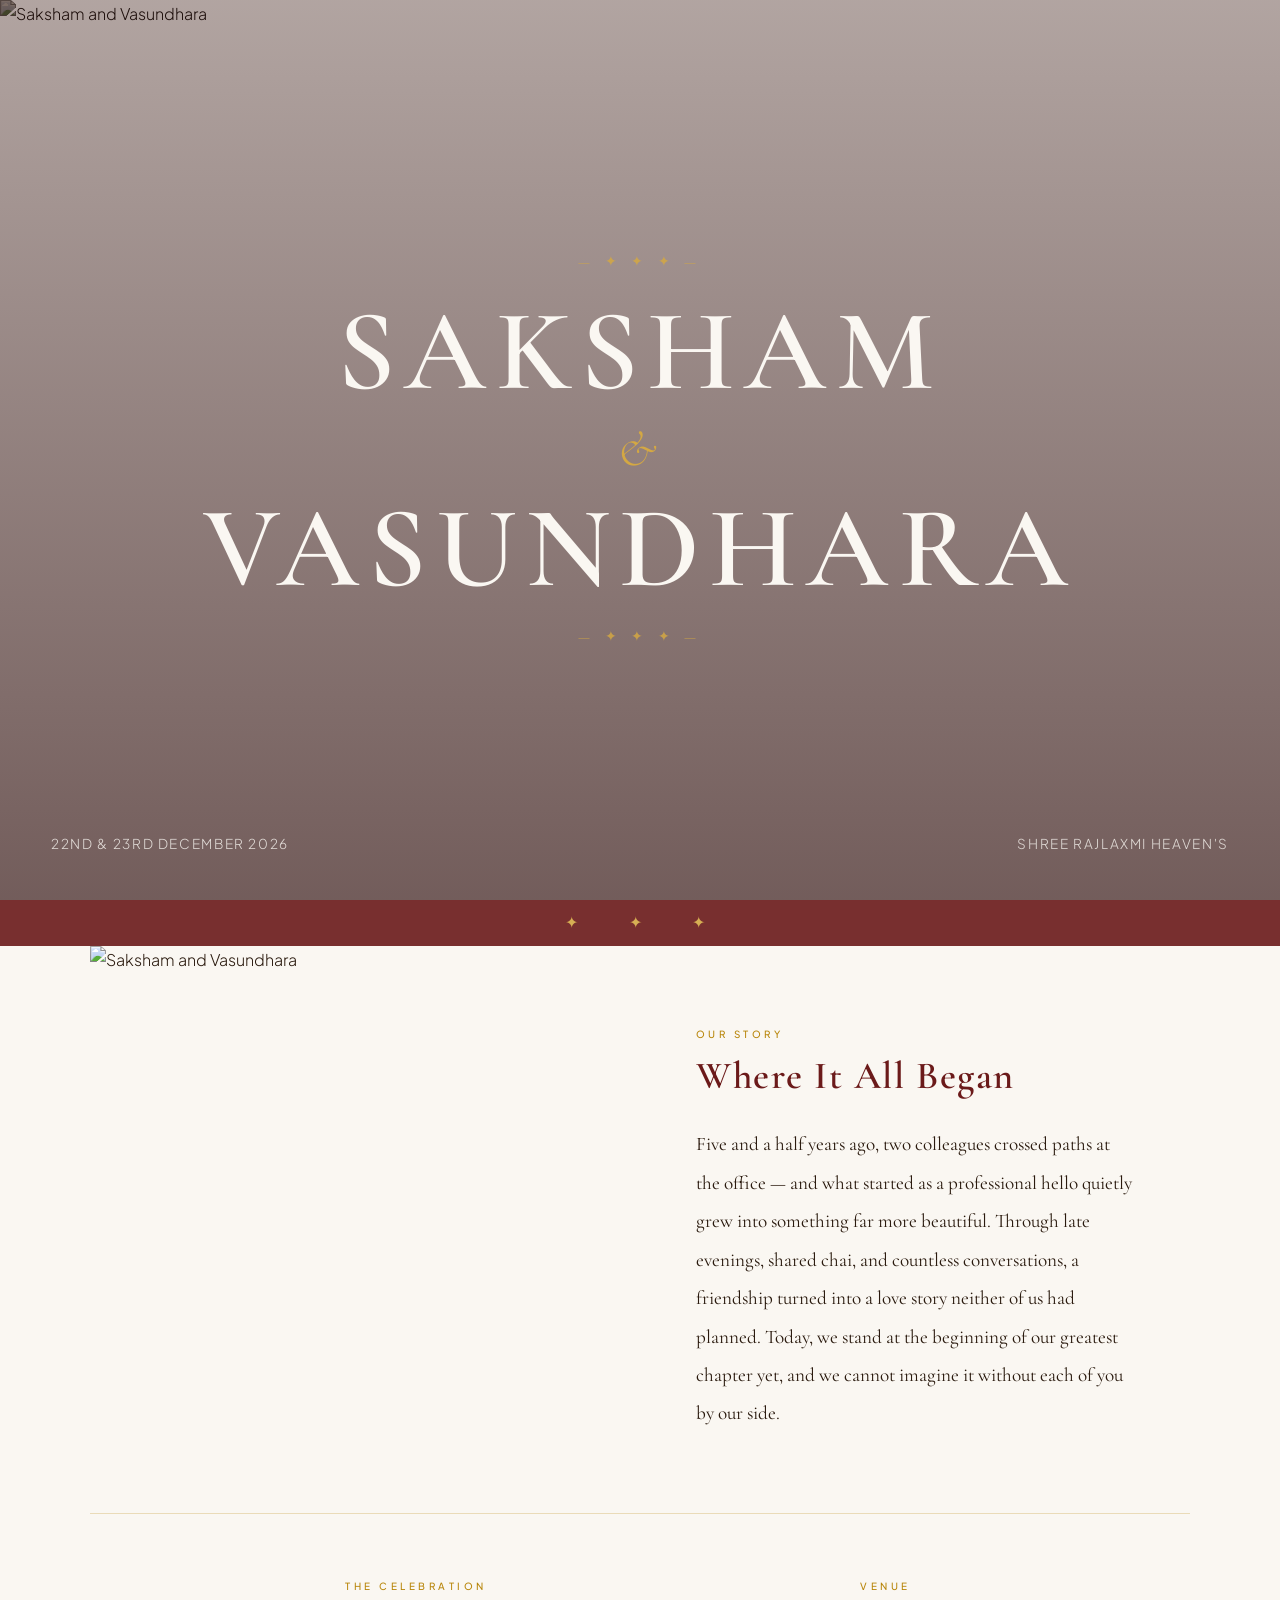
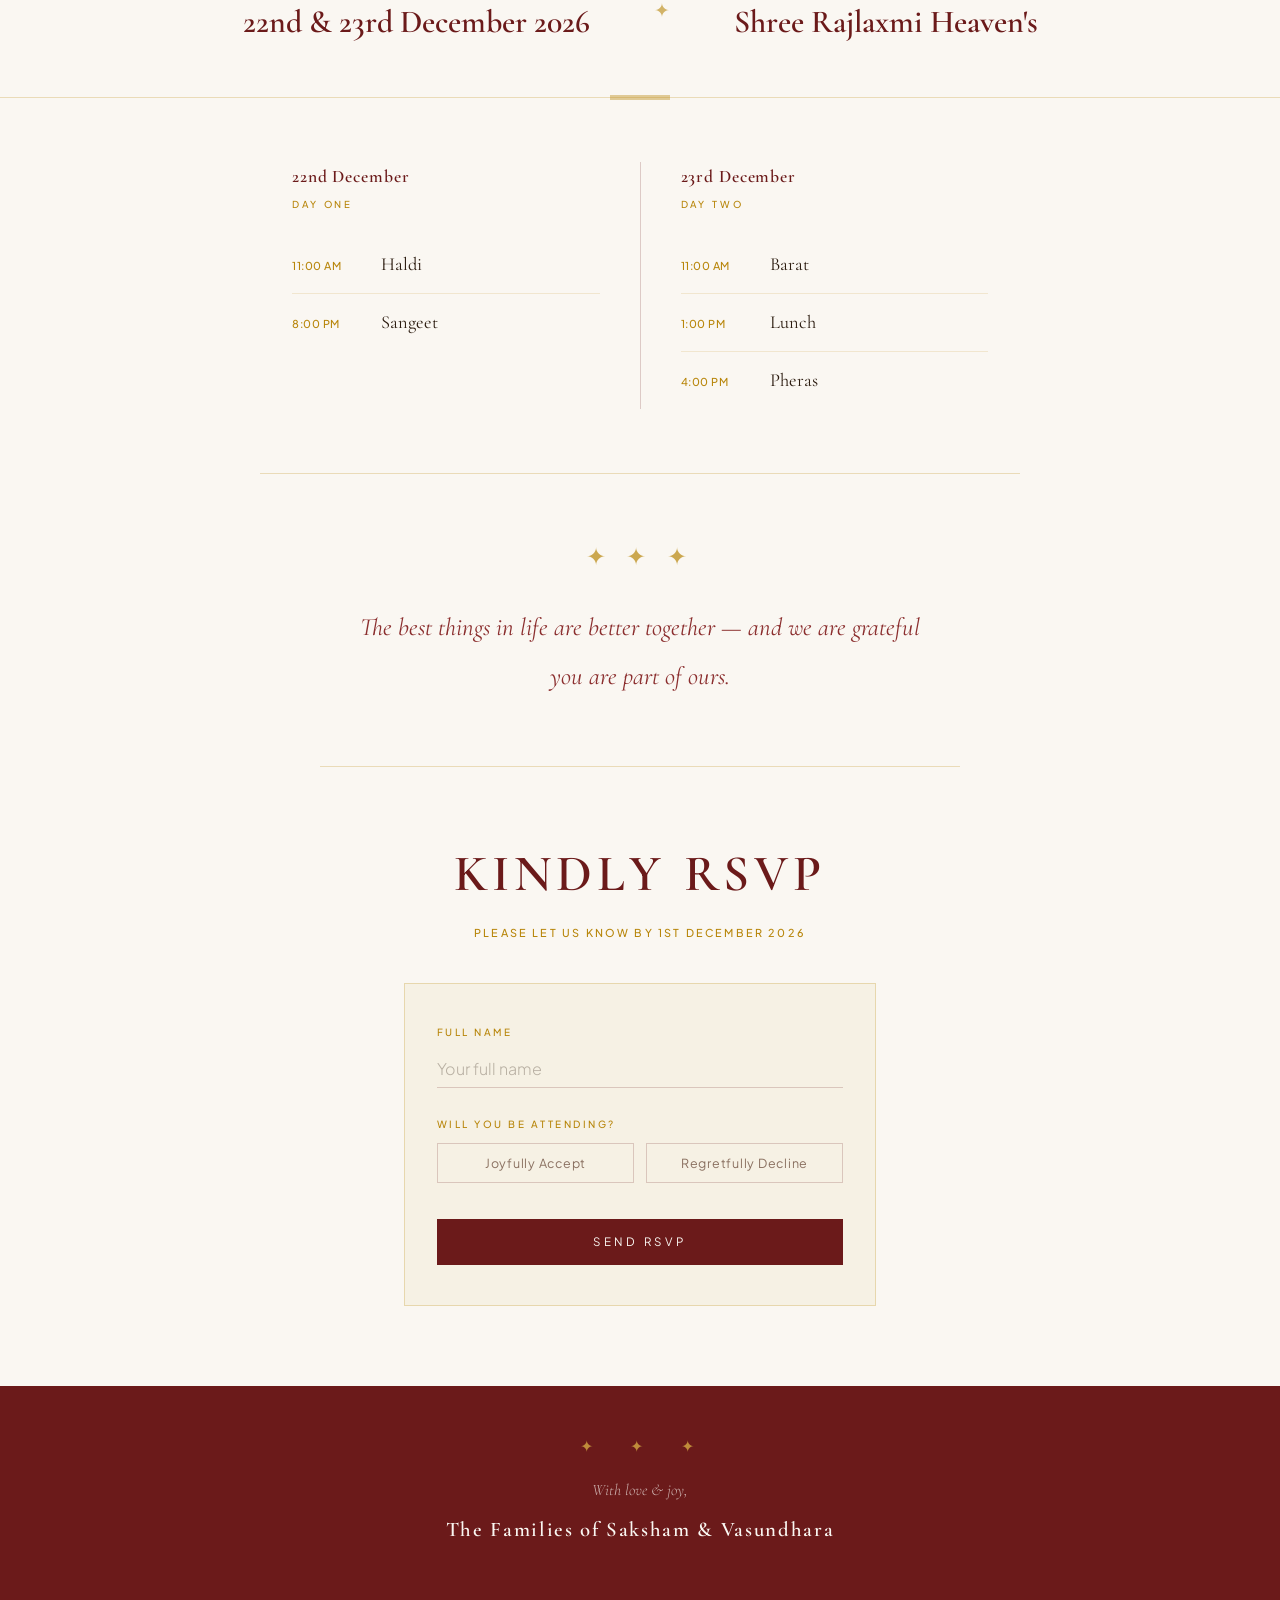
==== index.html @ 1cfffac0 "feat: our story section to two-column layout (photo left, text right)" ====
<!DOCTYPE html>
<html lang="en">
<head>
  <meta charset="UTF-8" />
  <meta name="viewport" content="width=device-width, initial-scale=1.0" />
  <title>Save the Date — Saksham & Vasundhara</title>
  <link rel="preconnect" href="https://fonts.googleapis.com" />
  <link rel="preconnect" href="https://fonts.gstatic.com" crossorigin />
  <link href="https://fonts.googleapis.com/css2?family=Cormorant+Garamond:ital,wght@0,300;0,400;0,600;1,300;1,400&family=Plus+Jakarta+Sans:wght@300;400;500&display=swap" rel="stylesheet" />
  <style>
    :root {
      --bg:           #faf7f2;
      --bg-deep:      #f3ede3;
      --maroon:       #6b1a1a;
      --maroon-light: #8b2e2e;
      --gold:         #b8860b;
      --gold-light:   #d4a843;
      --text:         #2a1a0e;
      --text-muted:   #8a7060;
      --border:       rgba(184,134,11,0.25);
      --border-dark:  rgba(107,26,26,0.2);
      --card-bg:      rgba(184,134,11,0.06);
      --error:        #b94040;
      --font-serif:   'Cormorant Garamond', Georgia, serif;
      --font-sans:    'Plus Jakarta Sans', Arial, sans-serif;
    }

    *, *::before, *::after { box-sizing: border-box; margin: 0; padding: 0; }
    html { scroll-behavior: smooth; }

    body {
      background-color: var(--bg);
      color: var(--text);
      font-family: var(--font-sans);
      font-weight: 300;
      line-height: 1.7;
    }

    /* ── HERO ── */
    .hero {
      position: relative;
      width: 100%;
      height: 100vh;
      min-height: 560px;
      overflow: hidden;
    }
    .hero__img {
      width: 100%;
      height: 100%;
      object-fit: cover;
      object-position: center top;
      filter: grayscale(0.3) brightness(0.6) sepia(0.3);
    }
    .hero__overlay {
      position: absolute;
      inset: 0;
      background: linear-gradient(to bottom, rgba(42,10,10,0.35) 0%, rgba(42,10,10,0.65) 100%);
    }
    .hero__names {
      position: absolute;
      top: 50%;
      transform: translateY(-50%);
      left: 4%;
      right: 4%;
      text-align: center;
    }
    /* Decorative top line */
    .hero__names::before {
      content: '— ✦ ✦ ✦ —';
      display: block;
      font-family: var(--font-serif);
      font-size: 0.9rem;
      color: var(--gold-light);
      letter-spacing: 0.4em;
      margin-bottom: 1.2rem;
      opacity: 0.85;
    }
    .hero__names::after {
      content: '— ✦ ✦ ✦ —';
      display: block;
      font-family: var(--font-serif);
      font-size: 0.9rem;
      color: var(--gold-light);
      letter-spacing: 0.4em;
      margin-top: 1.2rem;
      opacity: 0.85;
    }
    .hero__name {
      font-family: var(--font-serif);
      font-size: clamp(3.5rem, 9vw, 9rem);
      font-weight: 600;
      color: #faf7f2;
      letter-spacing: 0.08em;
      line-height: 1;
      text-transform: uppercase;
    }
    .hero__amp {
      font-family: var(--font-serif);
      font-size: clamp(1.8rem, 4vw, 3.5rem);
      font-style: italic;
      font-weight: 300;
      color: var(--gold-light);
      line-height: 1.6;
      letter-spacing: 0.1em;
    }
    .hero__bottom {
      position: absolute;
      bottom: 5%;
      left: 4%;
      right: 4%;
      display: flex;
      justify-content: space-between;
      align-items: flex-end;
    }
    .hero__date, .hero__tag {
      font-family: var(--font-sans);
      font-size: clamp(0.7rem, 1.4vw, 0.85rem);
      font-weight: 300;
      color: rgba(250,247,242,0.8);
      letter-spacing: 0.12em;
      text-transform: uppercase;
    }

    /* ── ORNAMENTAL BORDER BAND ── */
    .ornament-band {
      background: var(--maroon);
      padding: 0.6rem 0;
      text-align: center;
      font-family: var(--font-serif);
      font-size: 1rem;
      color: var(--gold-light);
      letter-spacing: 0.6em;
      opacity: 0.9;
    }

    /* ── CONTENT AREA ── */
    .content { background: var(--bg); }

    /* ── OUR STORY ── */
    .story {
      display: grid;
      grid-template-columns: 1fr 1fr;
      max-width: 1100px;
      margin: 0 auto;
      border-bottom: 1px solid var(--border);
    }
    .story__photo {
      position: relative;
      overflow: hidden;
      min-height: 500px;
    }
    .story__img {
      width: 100%;
      height: 100%;
      object-fit: cover;
      object-position: center top;
      display: block;
    }
    .story__content {
      padding: 5rem 3.5rem;
      display: flex;
      flex-direction: column;
      justify-content: center;
    }
    .story__label {
      display: block;
      font-size: 0.62rem;
      font-weight: 500;
      letter-spacing: 0.35em;
      text-transform: uppercase;
      color: var(--gold);
      margin-bottom: 0.75rem;
    }
    .story__heading {
      font-family: var(--font-serif);
      font-size: clamp(2rem, 3vw, 2.75rem);
      font-weight: 600;
      color: var(--maroon);
      letter-spacing: 0.04em;
      margin-bottom: 1.75rem;
      line-height: 1.1;
    }
    .story__text {
      font-family: var(--font-serif);
      font-size: clamp(1.05rem, 1.5vw, 1.2rem);
      font-weight: 400;
      color: var(--text);
      line-height: 2;
    }
    @media (max-width: 768px) {
      .story {
        grid-template-columns: 1fr;
      }
      .story__photo {
        min-height: 300px;
      }
      .story__content {
        padding: 3rem 1.75rem;
      }
    }

    /* ── DETAILS ── */
    .details {
      display: flex;
      flex-direction: row;
      align-items: center;
      justify-content: center;
      gap: 4rem;
      padding: 4rem 2rem 3.5rem;
      border-bottom: 1px solid var(--border);
      position: relative;
    }
    .details::before {
      content: '';
      position: absolute;
      bottom: -3px;
      left: 50%;
      transform: translateX(-50%);
      width: 60px;
      height: 5px;
      background: var(--gold);
      opacity: 0.4;
    }
    .details__item { text-align: center; flex-shrink: 0; }
    .details__label {
      font-size: 0.62rem;
      letter-spacing: 0.35em;
      text-transform: uppercase;
      color: var(--gold);
      margin-bottom: 0.5rem;
      font-weight: 500;
    }
    .details__value {
      font-family: var(--font-serif);
      font-size: clamp(1.3rem, 3vw, 2rem);
      color: var(--maroon);
      font-weight: 600;
      line-height: 1.2;
    }
    .details__divider {
      color: var(--gold);
      font-size: 1.2rem;
      opacity: 0.6;
    }

    /* ── SCHEDULE ── */
    .schedule {
      display: flex;
      gap: 0;
      max-width: 760px;
      margin: 0 auto;
      padding: 4rem 2rem;
      border-bottom: 1px solid var(--border);
    }
    .schedule__day { flex: 1; padding: 0 2.5rem; }
    .schedule__day:first-child {
      padding-left: 0;
      border-right: 1px solid var(--border-dark);
    }
    .schedule__day:last-child { padding-right: 0; }
    .schedule__date {
      font-family: var(--font-serif);
      font-size: 1.1rem;
      font-weight: 600;
      letter-spacing: 0.05em;
      color: var(--maroon);
      margin-bottom: 0.25rem;
    }
    .schedule__date-sub {
      font-size: 0.6rem;
      letter-spacing: 0.3em;
      text-transform: uppercase;
      color: var(--gold);
      font-weight: 500;
      margin-bottom: 1.5rem;
      display: block;
    }
    .schedule__list { list-style: none; }
    .schedule__item {
      display: flex;
      align-items: baseline;
      gap: 1.5rem;
      padding: 0.8rem 0;
      border-bottom: 1px solid rgba(184,134,11,0.15);
    }
    .schedule__item:last-child { border-bottom: none; }
    .schedule__time {
      font-family: var(--font-sans);
      font-size: 0.68rem;
      font-weight: 500;
      letter-spacing: 0.05em;
      color: var(--gold);
      white-space: nowrap;
      min-width: 65px;
    }
    .schedule__event {
      font-family: var(--font-serif);
      font-size: 1.15rem;
      font-weight: 400;
      color: var(--text);
    }

    /* ── QUOTE ── */
    .quote {
      max-width: 640px;
      margin: 0 auto;
      padding: 4rem 2rem;
      text-align: center;
      border-bottom: 1px solid var(--border);
    }
    .quote__ornament {
      font-family: var(--font-serif);
      font-size: 1.5rem;
      color: var(--gold);
      letter-spacing: 0.3em;
      display: block;
      margin-bottom: 1.5rem;
      opacity: 0.7;
    }
    .quote__text {
      font-family: var(--font-serif);
      font-size: clamp(1.15rem, 2.5vw, 1.55rem);
      font-style: italic;
      font-weight: 400;
      color: var(--maroon-light);
      line-height: 2;
    }

    /* ── RSVP ── */
    .rsvp {
      padding: 4rem 1.5rem 5rem;
      max-width: 520px;
      margin: 0 auto;
      text-align: center;
    }
    .rsvp__heading {
      font-family: var(--font-serif);
      font-size: clamp(2rem, 5vw, 3.2rem);
      font-weight: 600;
      color: var(--maroon);
      letter-spacing: 0.1em;
      text-transform: uppercase;
      margin-bottom: 0.4rem;
    }
    .rsvp__sub {
      font-size: 0.68rem;
      letter-spacing: 0.2em;
      text-transform: uppercase;
      color: var(--gold);
      margin-bottom: 2.5rem;
      font-weight: 500;
    }
    .rsvp__form {
      background: var(--card-bg);
      border: 1px solid var(--border);
      padding: 2.5rem 2rem;
      text-align: left;
    }
    .form-group { margin-bottom: 1.75rem; }
    .form-label {
      display: block;
      font-size: 0.62rem;
      letter-spacing: 0.25em;
      text-transform: uppercase;
      color: var(--gold);
      margin-bottom: 0.6rem;
      font-weight: 500;
    }
    .form-input {
      width: 100%;
      background: transparent;
      border: none;
      border-bottom: 1px solid var(--border-dark);
      color: var(--text);
      font-family: var(--font-sans);
      font-size: 1rem;
      font-weight: 300;
      padding: 0.5rem 0;
      outline: none;
      transition: border-color 0.2s;
      border-radius: 0;
    }
    .form-input:focus { border-bottom-color: var(--gold); }
    .form-input--narrow { width: 100px; }
    .form-input::placeholder { color: rgba(42,26,14,0.3); }

    /* Toggle buttons */
    .toggle-group { display: flex; gap: 0.75rem; }
    .toggle-btn {
      flex: 1;
      padding: 0.7rem 1rem;
      background: transparent;
      border: 1px solid var(--border-dark);
      color: var(--text-muted);
      font-family: var(--font-sans);
      font-size: 0.78rem;
      letter-spacing: 0.06em;
      cursor: pointer;
      transition: all 0.2s;
    }
    .toggle-btn:hover { border-color: var(--maroon); color: var(--maroon); }
    .toggle-btn.active {
      background: var(--maroon);
      border-color: var(--maroon);
      color: var(--bg);
      font-weight: 400;
    }

    /* Errors */
    .form-error {
      display: none;
      font-size: 0.72rem;
      color: var(--error);
      margin-top: 0.4rem;
    }
    .form-error--submit { margin-top: 1rem; text-align: center; }

    /* Success */
    .form-success {
      font-family: var(--font-serif);
      font-size: 1.1rem;
      font-style: italic;
      color: var(--maroon-light);
      text-align: center;
      margin-top: 1.5rem;
      line-height: 1.8;
    }

    /* Submit button */
    .submit-btn {
      width: 100%;
      padding: 0.9rem;
      background: var(--maroon);
      border: 1px solid var(--maroon);
      color: var(--bg);
      font-family: var(--font-sans);
      font-size: 0.72rem;
      letter-spacing: 0.3em;
      text-transform: uppercase;
      cursor: pointer;
      transition: all 0.25s;
      margin-top: 0.5rem;
    }
    .submit-btn:hover { background: transparent; color: var(--maroon); }
    .submit-btn:disabled { opacity: 0.4; cursor: not-allowed; }

    /* ── FOOTER ── */
    .footer {
      background: var(--maroon);
      display: flex;
      flex-direction: column;
      align-items: center;
      padding: 3rem 1.5rem 3.5rem;
      gap: 0.5rem;
      text-align: center;
    }
    .footer__ornament {
      font-family: var(--font-serif);
      font-size: 1rem;
      color: var(--gold-light);
      letter-spacing: 0.4em;
      margin-bottom: 0.5rem;
      opacity: 0.8;
    }
    .footer__text {
      font-family: var(--font-serif);
      font-style: italic;
      font-size: 1rem;
      color: rgba(250,247,242,0.7);
    }
    .footer__family {
      font-family: var(--font-serif);
      font-size: 1.3rem;
      font-weight: 600;
      color: #faf7f2;
      letter-spacing: 0.08em;
    }

    /* ── RESPONSIVE ── */
    @media (max-width: 600px) {
      .hero__name { font-size: clamp(2.8rem, 14vw, 5rem); }
      .details { flex-direction: column; gap: 2rem; padding: 3rem 1.5rem; }
      .details__divider { display: none; }
      .schedule { flex-direction: column; gap: 2.5rem; }
      .schedule__day { padding: 0 !important; border-right: none !important; }
      .schedule__day:first-child { border-bottom: 1px solid var(--border); padding-bottom: 2.5rem !important; }
      .rsvp__form { padding: 1.75rem 1.25rem; }
      .toggle-group { flex-direction: column; }
      .toggle-btn { width: 100%; }
    }
  </style>
</head>
<body>

  <!-- HERO -->
<section class="hero">
  <!-- TODO: Replace src with real couple photo -->
  <img src="https://images.unsplash.com/photo-1519741497674-611481863552?w=1600&q=80" alt="Saksham and Vasundhara" class="hero__img" />
  <div class="hero__overlay"></div>
  <div class="hero__names">
    <h1 class="hero__name">Saksham</h1>
    <p class="hero__amp">&amp;</p>
    <h1 class="hero__name">Vasundhara</h1>
  </div>
  <div class="hero__bottom">
    <span class="hero__date">22nd &amp; 23rd December 2026</span>
    <span class="hero__tag">Shree Rajlaxmi Heaven's</span>
  </div>
</section>

<div class="ornament-band" aria-hidden="true">✦ &nbsp; ✦ &nbsp; ✦</div>

<div class="content">

<!-- OUR STORY -->
<section class="story">
  <div class="story__photo">
    <!-- TODO: Replace src with a real couple photo -->
    <img src="https://images.unsplash.com/photo-1583939003579-730e3918a45a?w=800&q=80" alt="Saksham and Vasundhara" class="story__img" />
  </div>
  <div class="story__content">
    <span class="story__label">Our Story</span>
    <h2 class="story__heading">Where It All Began</h2>
    <p class="story__text">
      Five and a half years ago, two colleagues crossed paths at the office — and what started as a professional hello quietly grew into something far more beautiful. Through late evenings, shared chai, and countless conversations, a friendship turned into a love story neither of us had planned. Today, we stand at the beginning of our greatest chapter yet, and we cannot imagine it without each of you by our side.
    </p>
  </div>
</section>

<!-- EVENT DETAILS -->
<section class="details">
  <div class="details__item">
    <p class="details__label">The Celebration</p>
    <p class="details__value">22nd &amp; 23rd December 2026</p>
  </div>
  <span class="details__divider" aria-hidden="true">✦</span>
  <div class="details__item">
    <p class="details__label">Venue</p>
    <p class="details__value">Shree Rajlaxmi Heaven's</p>
  </div>
</section>

<!-- SCHEDULE -->
<section class="schedule">
  <div class="schedule__day">
    <h3 class="schedule__date">22nd December</h3>
    <span class="schedule__date-sub">Day One</span>
    <ul class="schedule__list">
      <li class="schedule__item">
        <span class="schedule__time">11:00 AM</span>
        <span class="schedule__event">Haldi</span>
      </li>
      <li class="schedule__item">
        <span class="schedule__time">8:00 PM</span>
        <span class="schedule__event">Sangeet</span>
      </li>
    </ul>
  </div>
  <div class="schedule__divider" aria-hidden="true"></div>
  <div class="schedule__day">
    <h3 class="schedule__date">23rd December</h3>
    <span class="schedule__date-sub">Day Two</span>
    <ul class="schedule__list">
      <li class="schedule__item">
        <span class="schedule__time">11:00 AM</span>
        <span class="schedule__event">Barat</span>
      </li>
      <li class="schedule__item">
        <span class="schedule__time">1:00 PM</span>
        <span class="schedule__event">Lunch</span>
      </li>
      <li class="schedule__item">
        <span class="schedule__time">4:00 PM</span>
        <span class="schedule__event">Pheras</span>
      </li>
    </ul>
  </div>
</section>

<!-- QUOTE -->
<section class="quote">
  <span class="quote__ornament">✦ ✦ ✦</span>
  <blockquote class="quote__text">
    The best things in life are better together — and we are grateful you are part of ours.
  </blockquote>
</section>

<!-- RSVP -->
<section class="rsvp" id="rsvp">
  <h2 class="rsvp__heading">Kindly RSVP</h2>
  <p class="rsvp__sub">Please let us know by 1st December 2026</p>

  <form class="rsvp__form" id="rsvpForm" action="https://formspree.io/f/YOUR_FORM_ID" method="POST" novalidate>
    <!-- TODO: Replace YOUR_FORM_ID with your Formspree form ID from formspree.io -->

    <div class="form-group">
      <label class="form-label" for="name">Full Name</label>
      <input class="form-input" type="text" id="name" name="name" placeholder="Your full name" required />
      <span class="form-error" id="nameError">Please enter your name.</span>
    </div>

    <div class="form-group">
      <span class="form-label" id="attendingLabel">Will you be attending?</span>
      <div class="toggle-group" role="group" aria-labelledby="attendingLabel">
        <button type="button" class="toggle-btn" id="btnYes" data-value="yes" aria-describedby="attendingError">Joyfully Accept</button>
        <button type="button" class="toggle-btn" id="btnNo"  data-value="no" aria-describedby="attendingError">Regretfully Decline</button>
      </div>
      <input type="hidden" id="attending" name="attending" value="" />
      <span class="form-error" id="attendingError">Please select an option.</span>
    </div>

    <div class="form-group" id="guestGroup" style="display:none">
      <label class="form-label" for="guests">Number of Guests (including yourself)</label>
      <input class="form-input form-input--narrow" type="number" id="guests" name="guests" min="1" max="10" placeholder="1" />
      <span class="form-error" id="guestsError">Please enter the number of guests (1–10).</span>
    </div>

    <button type="submit" class="submit-btn" id="submitBtn">Send RSVP</button>

    <p class="form-success" id="formSuccess" style="display:none">
      Thank you — your RSVP has been received. We look forward to celebrating with you.
    </p>
    <p class="form-error form-error--submit" id="formError" style="display:none">
      Something went wrong. Please try again or contact us directly.
    </p>
  </form>
</section>

<!-- FOOTER -->
<footer class="footer">
  <p class="footer__ornament">✦ &nbsp; ✦ &nbsp; ✦</p>
  <p class="footer__text">With love &amp; joy,</p>
  <p class="footer__family">The Families of Saksham &amp; Vasundhara</p>
</footer>

</div>

  <script>
    const btnYes       = document.getElementById('btnYes');
    const btnNo        = document.getElementById('btnNo');
    const attendingInput = document.getElementById('attending');
    const guestGroup   = document.getElementById('guestGroup');
    const guestsInput  = document.getElementById('guests');
    const form         = document.getElementById('rsvpForm');
    const submitBtn    = document.getElementById('submitBtn');
    const formSuccess  = document.getElementById('formSuccess');
    const formError    = document.getElementById('formError');
    const attendingError = document.getElementById('attendingError');

    // ── Toggle Yes/No ──
    function selectAttending(value) {
      attendingInput.value = value;
      btnYes.classList.toggle('active', value === 'yes');
      btnNo.classList.toggle('active',  value === 'no');
      guestGroup.style.display = value === 'yes' ? 'block' : 'none';
      if (value === 'no') { guestsInput.value = ''; }
      attendingError.style.display = 'none';
    }

    btnYes.addEventListener('click', () => selectAttending('yes'));
    btnNo.addEventListener('click',  () => selectAttending('no'));

    // ── Validation ──
    function validate() {
      let valid = true;

      const name = document.getElementById('name').value.trim();
      const nameError = document.getElementById('nameError');
      if (!name) {
        nameError.style.display = 'block';
        valid = false;
      } else {
        nameError.style.display = 'none';
      }

      const attending = attendingInput.value;
      if (!attending) {
        attendingError.style.display = 'block';
        valid = false;
      } else {
        attendingError.style.display = 'none';
      }

      const guestsError = document.getElementById('guestsError');
      if (attending === 'yes') {
        const g = parseInt(guestsInput.value, 10);
        if (!guestsInput.value || isNaN(g) || g < 1 || g > 10) {
          guestsError.style.display = 'block';
          valid = false;
        } else {
          guestsError.style.display = 'none';
        }
      } else {
        guestsError.style.display = 'none';
      }

      return valid;
    }

    // ── Submission ──
    form.addEventListener('submit', async (e) => {
      e.preventDefault();
      if (submitBtn.disabled) return;
      formSuccess.style.display = 'none';
      formError.style.display   = 'none';

      if (!validate()) return;

      submitBtn.disabled    = true;
      submitBtn.textContent = 'Sending…';

      try {
        const data = new FormData(form);
        const res  = await fetch(form.action, {
          method:  'POST',
          body:    data,
          headers: { Accept: 'application/json' }
        });

        if (res.ok) {
          form.reset();
          attendingInput.value = '';
          btnYes.classList.remove('active');
          btnNo.classList.remove('active');
          guestGroup.style.display = 'none';
          formSuccess.style.display = 'block';
          submitBtn.style.display   = 'none';
        } else {
          formError.style.display = 'block';
          submitBtn.disabled    = false;
          submitBtn.textContent = 'Send RSVP';
        }
      } catch {
        formError.style.display = 'block';
        submitBtn.disabled    = false;
        submitBtn.textContent = 'Send RSVP';
      }
    });
  </script>
</body>
</html>
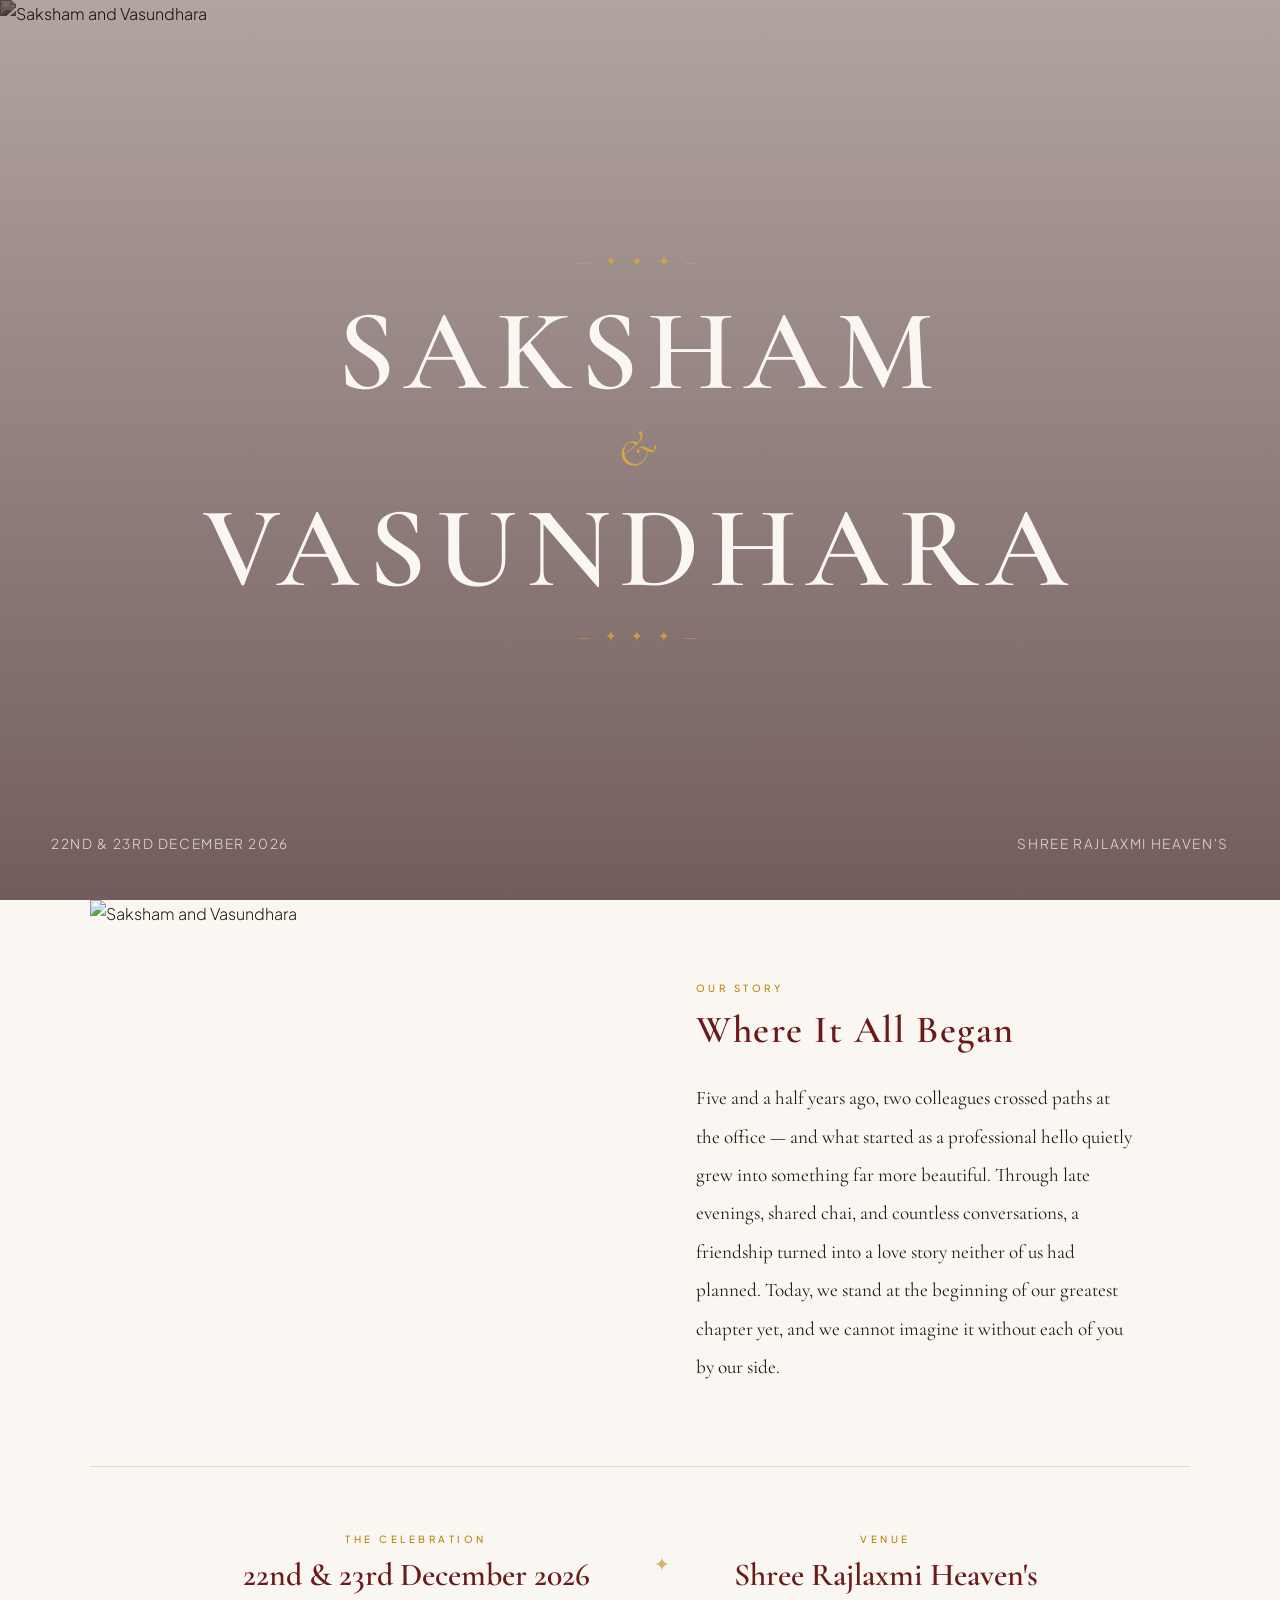
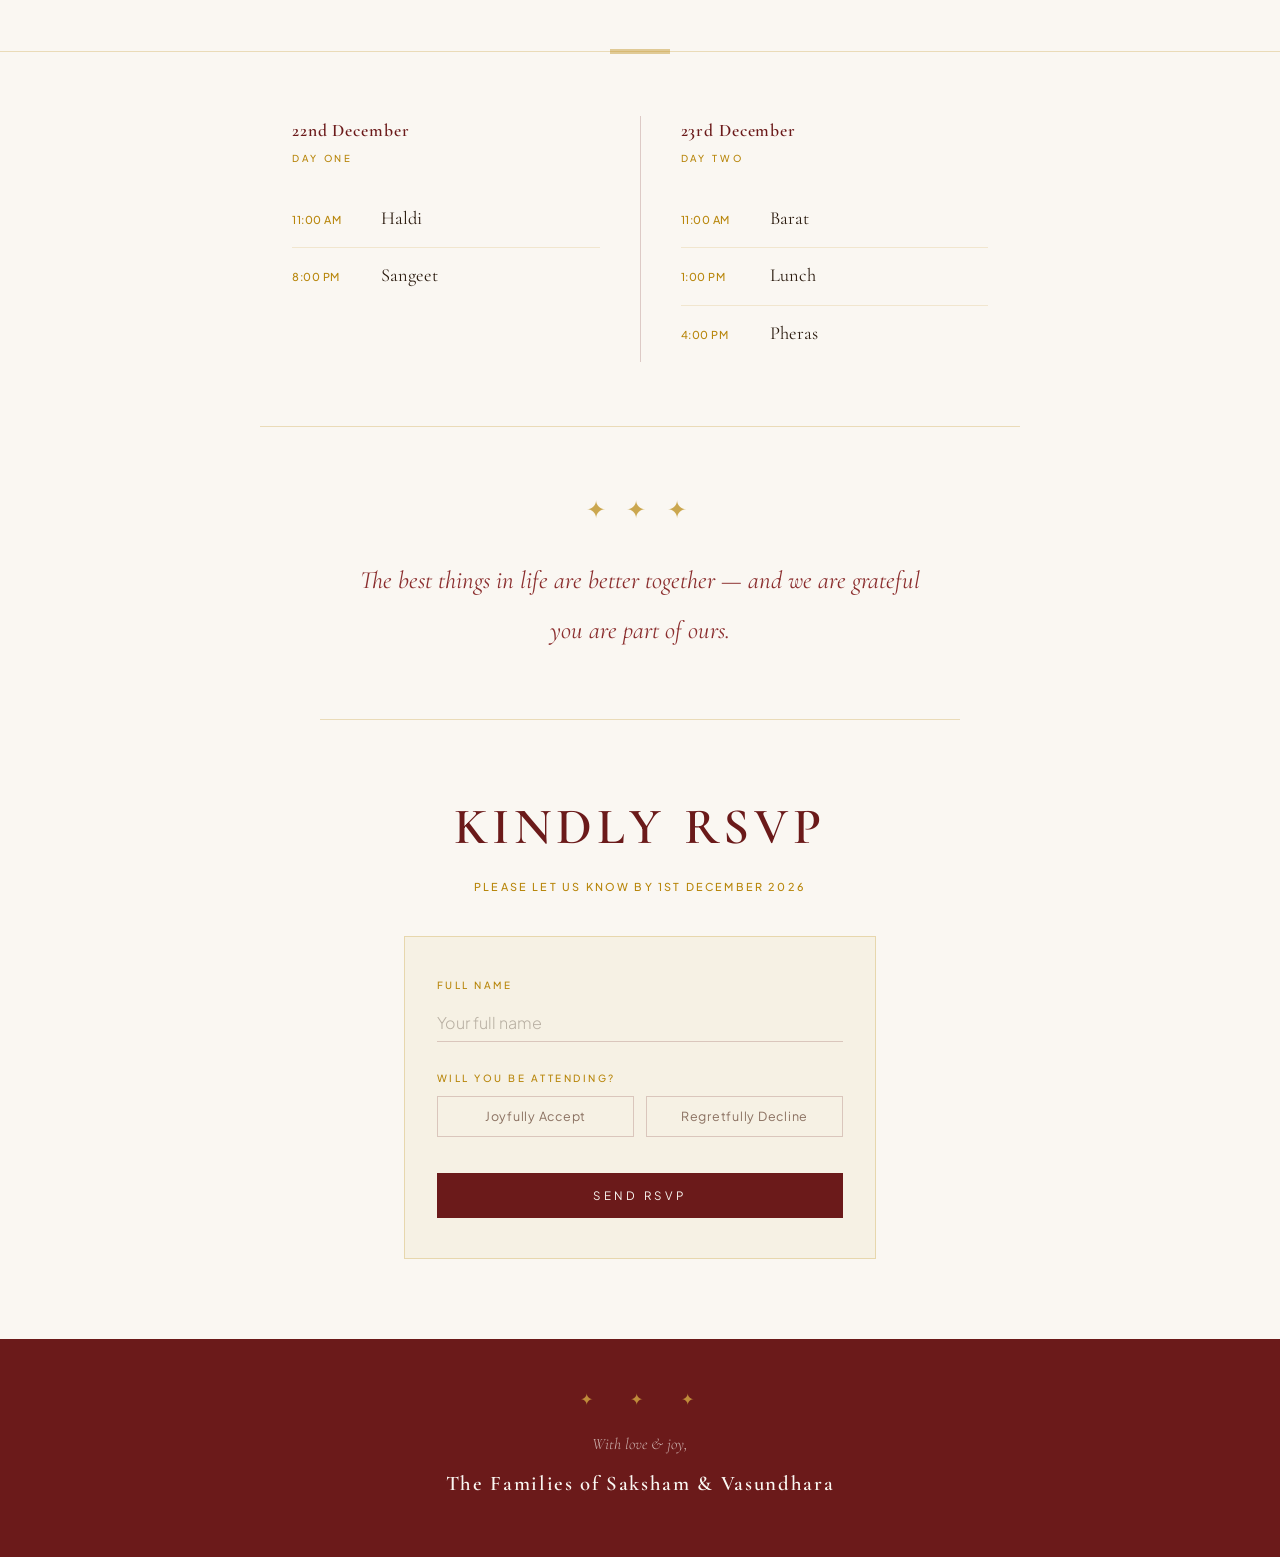
==== commit 7ccdb31e: "feat: remove ornament band" ====
--- a/index.html
+++ b/index.html
@@ -121,17 +121,6 @@
       text-transform: uppercase;
     }
 
-    /* ── ORNAMENTAL BORDER BAND ── */
-    .ornament-band {
-      background: var(--maroon);
-      padding: 0.6rem 0;
-      text-align: center;
-      font-family: var(--font-serif);
-      font-size: 1rem;
-      color: var(--gold-light);
-      letter-spacing: 0.6em;
-      opacity: 0.9;
-    }
 
     /* ── CONTENT AREA ── */
     .content { background: var(--bg); }
@@ -508,7 +497,6 @@
   </div>
 </section>
 
-<div class="ornament-band" aria-hidden="true">✦ &nbsp; ✦ &nbsp; ✦</div>
 
 <div class="content">
 
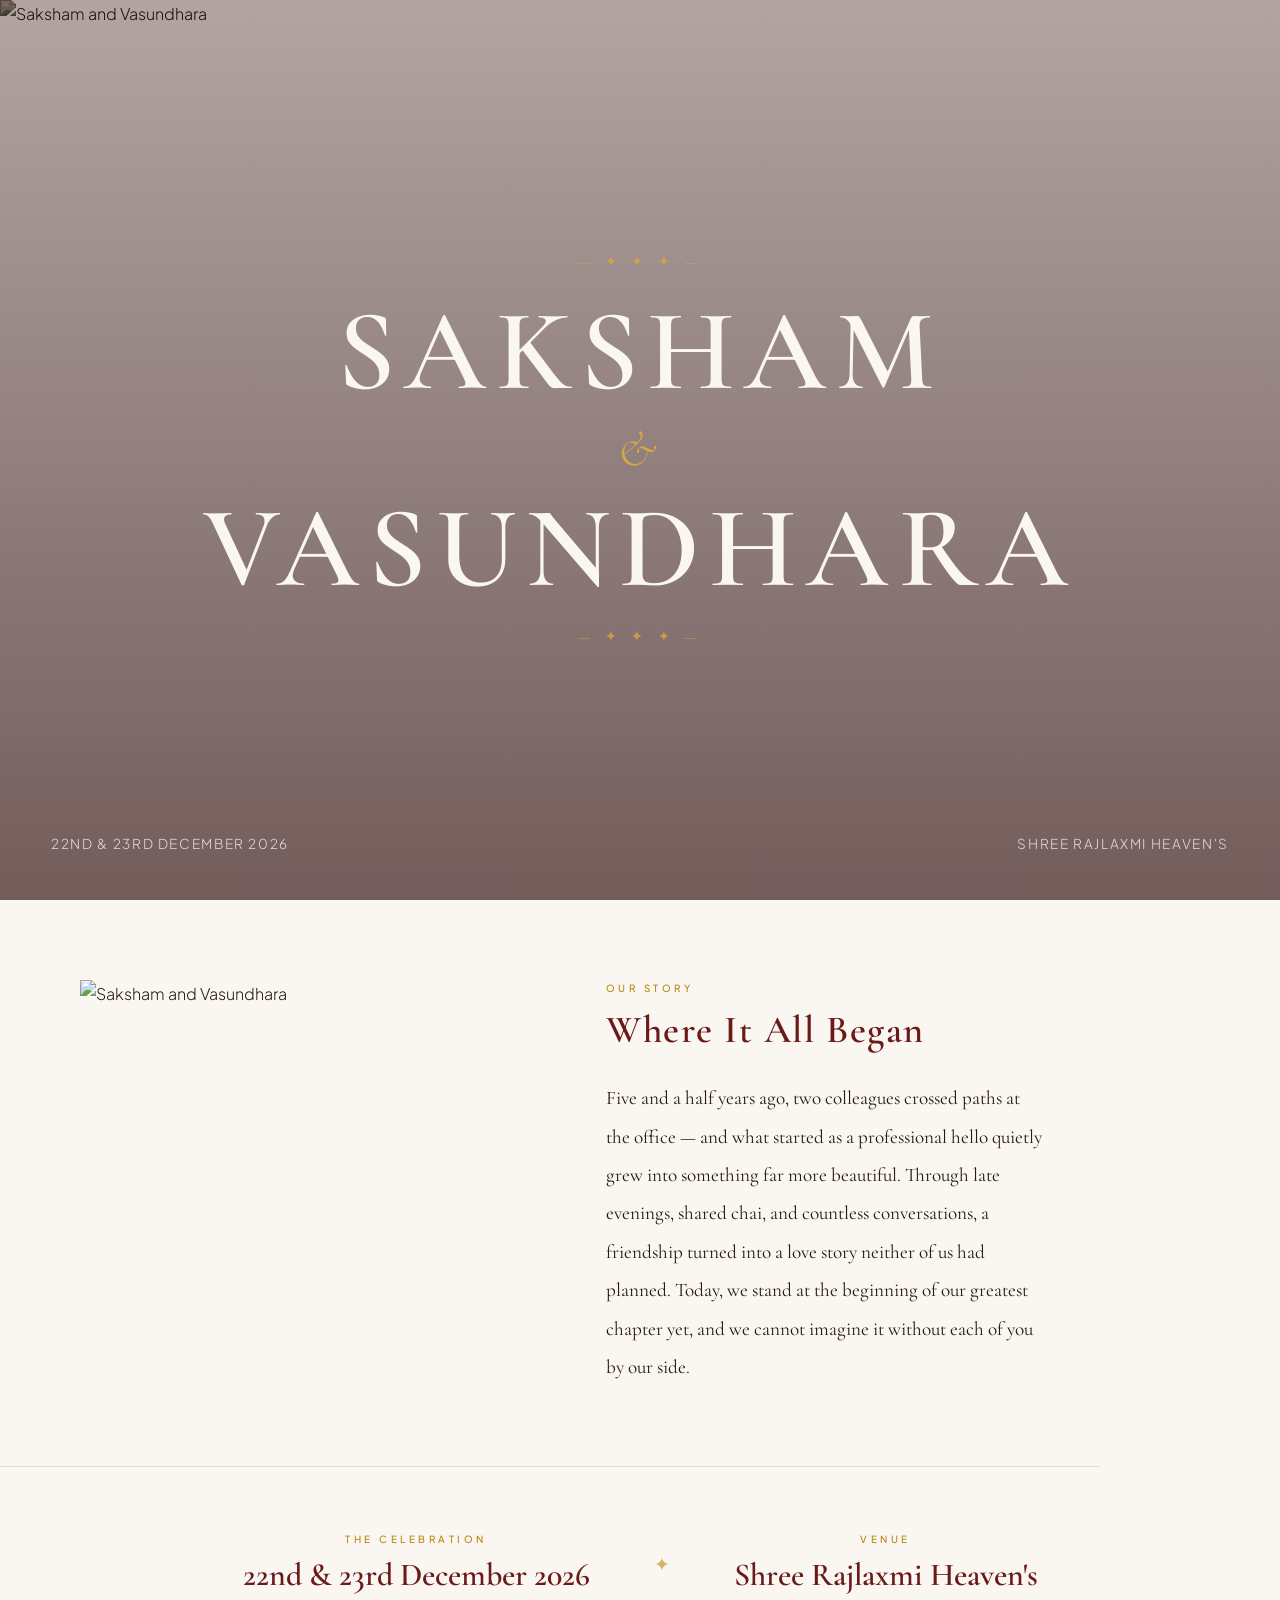
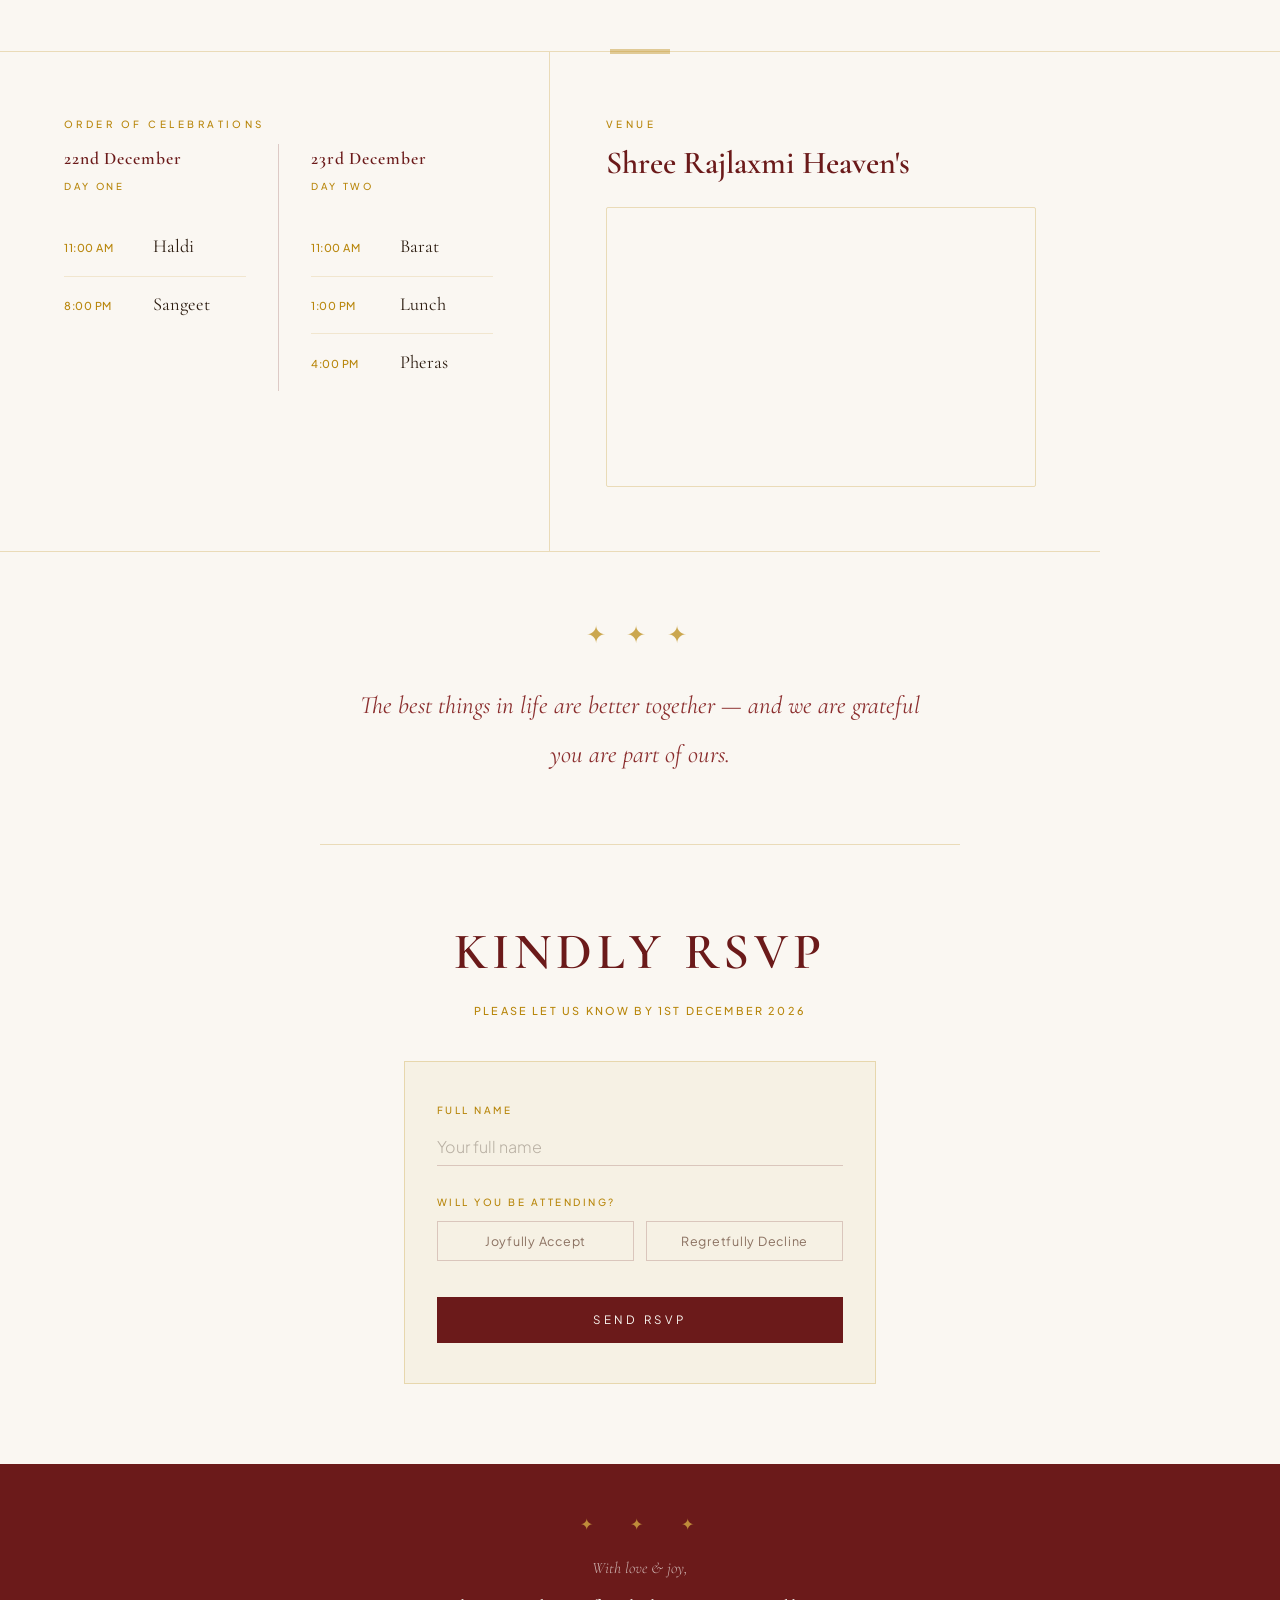
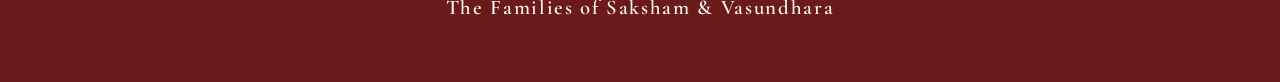
==== commit 164a33cd: "feat: schedule section split into left schedule + right venue map layout" ====
--- a/index.html
+++ b/index.html
@@ -130,7 +130,6 @@
       display: grid;
       grid-template-columns: 1fr 1fr;
       max-width: 1100px;
-      margin: 0 auto;
       border-bottom: 1px solid var(--border);
     }
     .story__photo {
@@ -141,6 +140,7 @@
     .story__img {
       width: 100%;
       height: 100%;
+      padding: 5rem 0rem 5rem 5rem;
       object-fit: cover;
       object-position: center top;
       display: block;
@@ -233,15 +233,50 @@
     }
 
     /* ── SCHEDULE ── */
+    .schedule-wrap {
+      display: grid;
+      grid-template-columns: 1fr 1fr;
+      max-width: 1100px;
+      border-bottom: 1px solid var(--border);
+    }
+    .schedule-wrap__left {
+      padding: 4rem 3.5rem 4rem 4rem;
+      border-right: 1px solid var(--border);
+    }
+    .schedule-wrap__right {
+      padding: 4rem 4rem 4rem 3.5rem;
+      display: flex;
+      flex-direction: column;
+    }
+    .schedule-wrap__label {
+      display: block;
+      font-size: 0.62rem;
+      font-weight: 500;
+      letter-spacing: 0.35em;
+      text-transform: uppercase;
+      color: var(--gold);
+      margin-bottom: 0.75rem;
+    }
+    .schedule-wrap__venue-name {
+      font-family: var(--font-serif);
+      font-size: clamp(1.4rem, 2.5vw, 2rem);
+      font-weight: 600;
+      color: var(--maroon);
+      margin-bottom: 1.5rem;
+      line-height: 1.2;
+    }
+    .schedule-wrap__map {
+      flex: 1;
+      min-height: 280px;
+      border: 1px solid var(--border);
+      border-radius: 2px;
+      overflow: hidden;
+    }
     .schedule {
       display: flex;
       gap: 0;
-      max-width: 760px;
-      margin: 0 auto;
-      padding: 4rem 2rem;
-      border-bottom: 1px solid var(--border);
-    }
-    .schedule__day { flex: 1; padding: 0 2.5rem; }
+    }
+    .schedule__day { flex: 1; padding: 0 2rem; }
     .schedule__day:first-child {
       padding-left: 0;
       border-right: 1px solid var(--border-dark);
@@ -470,6 +505,10 @@
       .hero__name { font-size: clamp(2.8rem, 14vw, 5rem); }
       .details { flex-direction: column; gap: 2rem; padding: 3rem 1.5rem; }
       .details__divider { display: none; }
+      .schedule-wrap { grid-template-columns: 1fr; }
+      .schedule-wrap__left { padding: 3rem 1.75rem; border-right: none; border-bottom: 1px solid var(--border); }
+      .schedule-wrap__right { padding: 3rem 1.75rem; }
+      .schedule-wrap__map { min-height: 240px; }
       .schedule { flex-direction: column; gap: 2.5rem; }
       .schedule__day { padding: 0 !important; border-right: none !important; }
       .schedule__day:first-child { border-bottom: 1px solid var(--border); padding-bottom: 2.5rem !important; }
@@ -529,39 +568,60 @@
 </section>
 
 <!-- SCHEDULE -->
-<section class="schedule">
-  <div class="schedule__day">
-    <h3 class="schedule__date">22nd December</h3>
-    <span class="schedule__date-sub">Day One</span>
-    <ul class="schedule__list">
-      <li class="schedule__item">
-        <span class="schedule__time">11:00 AM</span>
-        <span class="schedule__event">Haldi</span>
-      </li>
-      <li class="schedule__item">
-        <span class="schedule__time">8:00 PM</span>
-        <span class="schedule__event">Sangeet</span>
-      </li>
-    </ul>
+<section class="schedule-wrap">
+  <div class="schedule-wrap__left">
+    <span class="schedule-wrap__label">Order of Celebrations</span>
+    <div class="schedule">
+      <div class="schedule__day">
+        <h3 class="schedule__date">22nd December</h3>
+        <span class="schedule__date-sub">Day One</span>
+        <ul class="schedule__list">
+          <li class="schedule__item">
+            <span class="schedule__time">11:00 AM</span>
+            <span class="schedule__event">Haldi</span>
+          </li>
+          <li class="schedule__item">
+            <span class="schedule__time">8:00 PM</span>
+            <span class="schedule__event">Sangeet</span>
+          </li>
+        </ul>
+      </div>
+      <div class="schedule__divider" aria-hidden="true"></div>
+      <div class="schedule__day">
+        <h3 class="schedule__date">23rd December</h3>
+        <span class="schedule__date-sub">Day Two</span>
+        <ul class="schedule__list">
+          <li class="schedule__item">
+            <span class="schedule__time">11:00 AM</span>
+            <span class="schedule__event">Barat</span>
+          </li>
+          <li class="schedule__item">
+            <span class="schedule__time">1:00 PM</span>
+            <span class="schedule__event">Lunch</span>
+          </li>
+          <li class="schedule__item">
+            <span class="schedule__time">4:00 PM</span>
+            <span class="schedule__event">Pheras</span>
+          </li>
+        </ul>
+      </div>
+    </div>
   </div>
-  <div class="schedule__divider" aria-hidden="true"></div>
-  <div class="schedule__day">
-    <h3 class="schedule__date">23rd December</h3>
-    <span class="schedule__date-sub">Day Two</span>
-    <ul class="schedule__list">
-      <li class="schedule__item">
-        <span class="schedule__time">11:00 AM</span>
-        <span class="schedule__event">Barat</span>
-      </li>
-      <li class="schedule__item">
-        <span class="schedule__time">1:00 PM</span>
-        <span class="schedule__event">Lunch</span>
-      </li>
-      <li class="schedule__item">
-        <span class="schedule__time">4:00 PM</span>
-        <span class="schedule__event">Pheras</span>
-      </li>
-    </ul>
+  <div class="schedule-wrap__right">
+    <span class="schedule-wrap__label">Venue</span>
+    <p class="schedule-wrap__venue-name">Shree Rajlaxmi Heaven's</p>
+    <div class="schedule-wrap__map">
+      <iframe
+        src="https://www.google.com/maps/embed/v1/search?q=Shree+Rajlaxmi+Heaven%27s&key=AIzaSyD-9tSrke72PouQMnMX-a7eZSW0jkFMBWY"
+        width="100%"
+        height="100%"
+        style="border:0;"
+        allowfullscreen=""
+        loading="lazy"
+        referrerpolicy="no-referrer-when-downgrade"
+        title="Shree Rajlaxmi Heaven's location"
+      ></iframe>
+    </div>
   </div>
 </section>
 
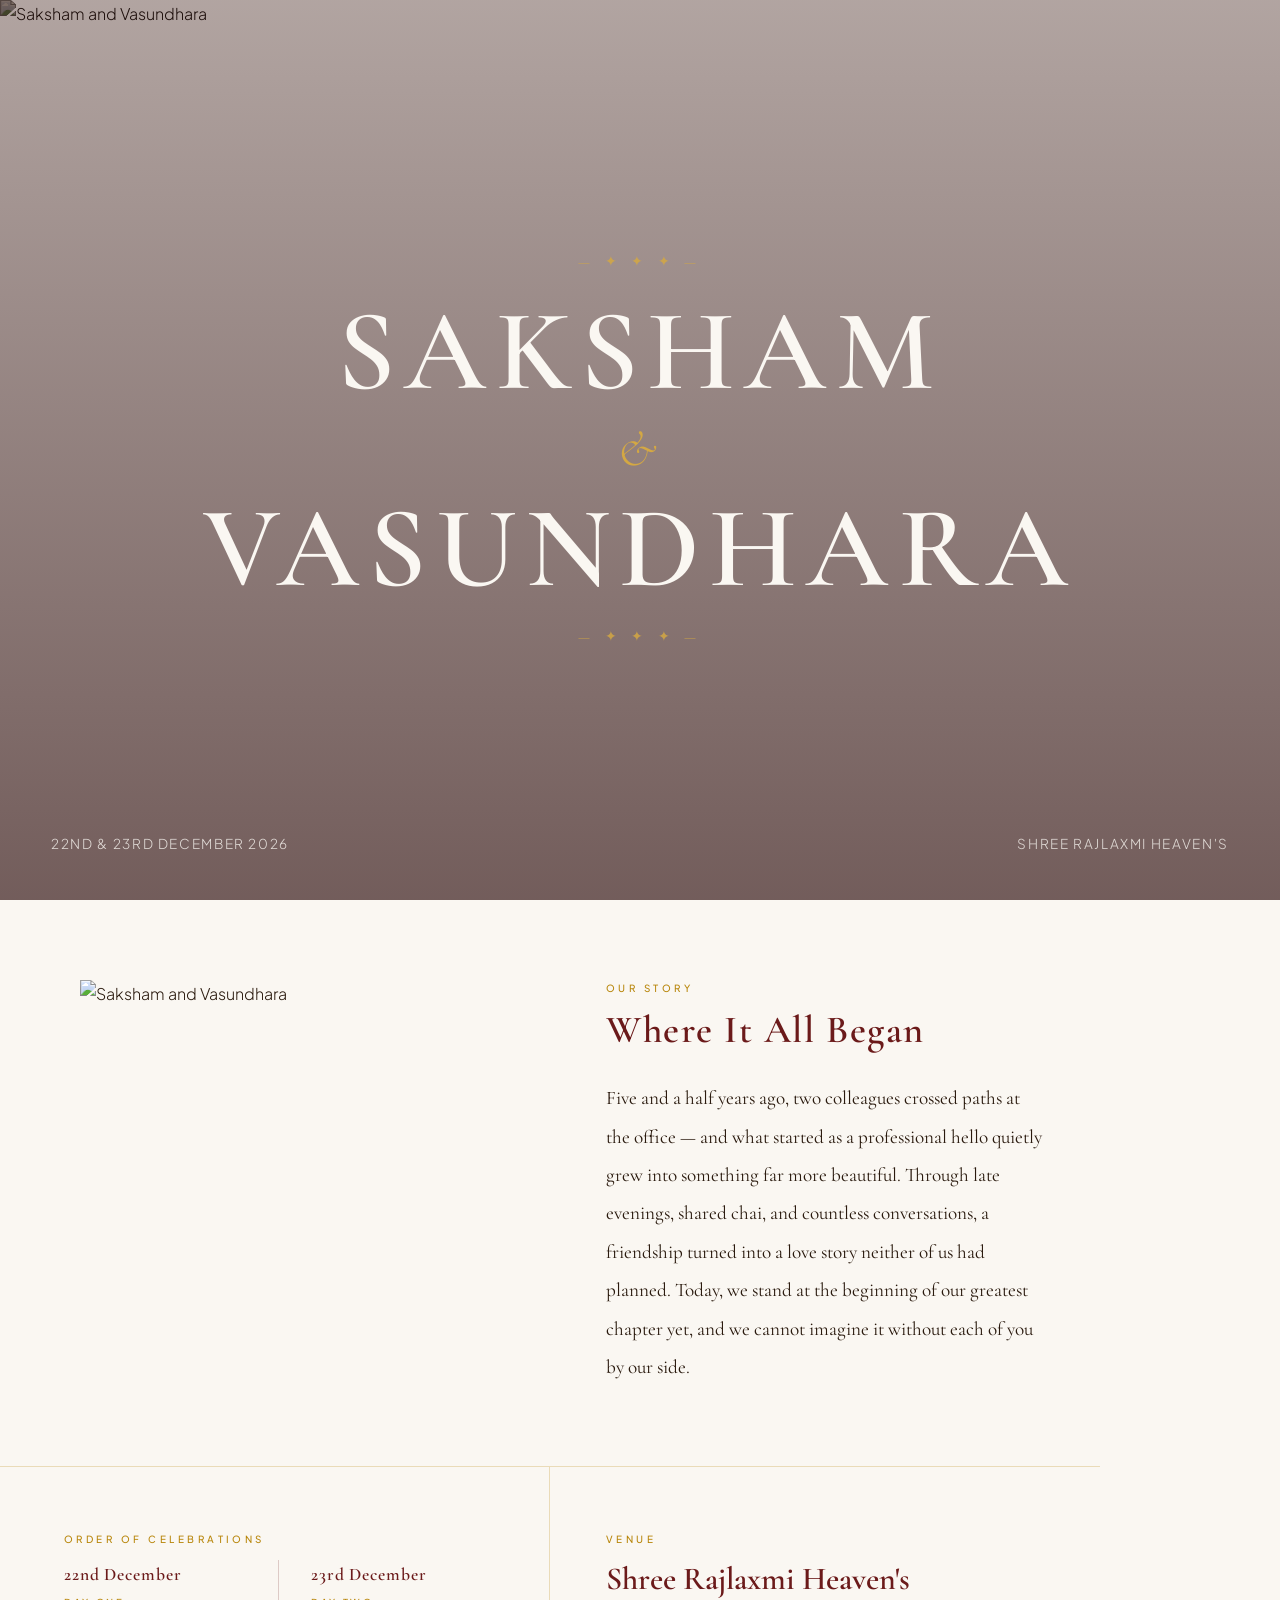
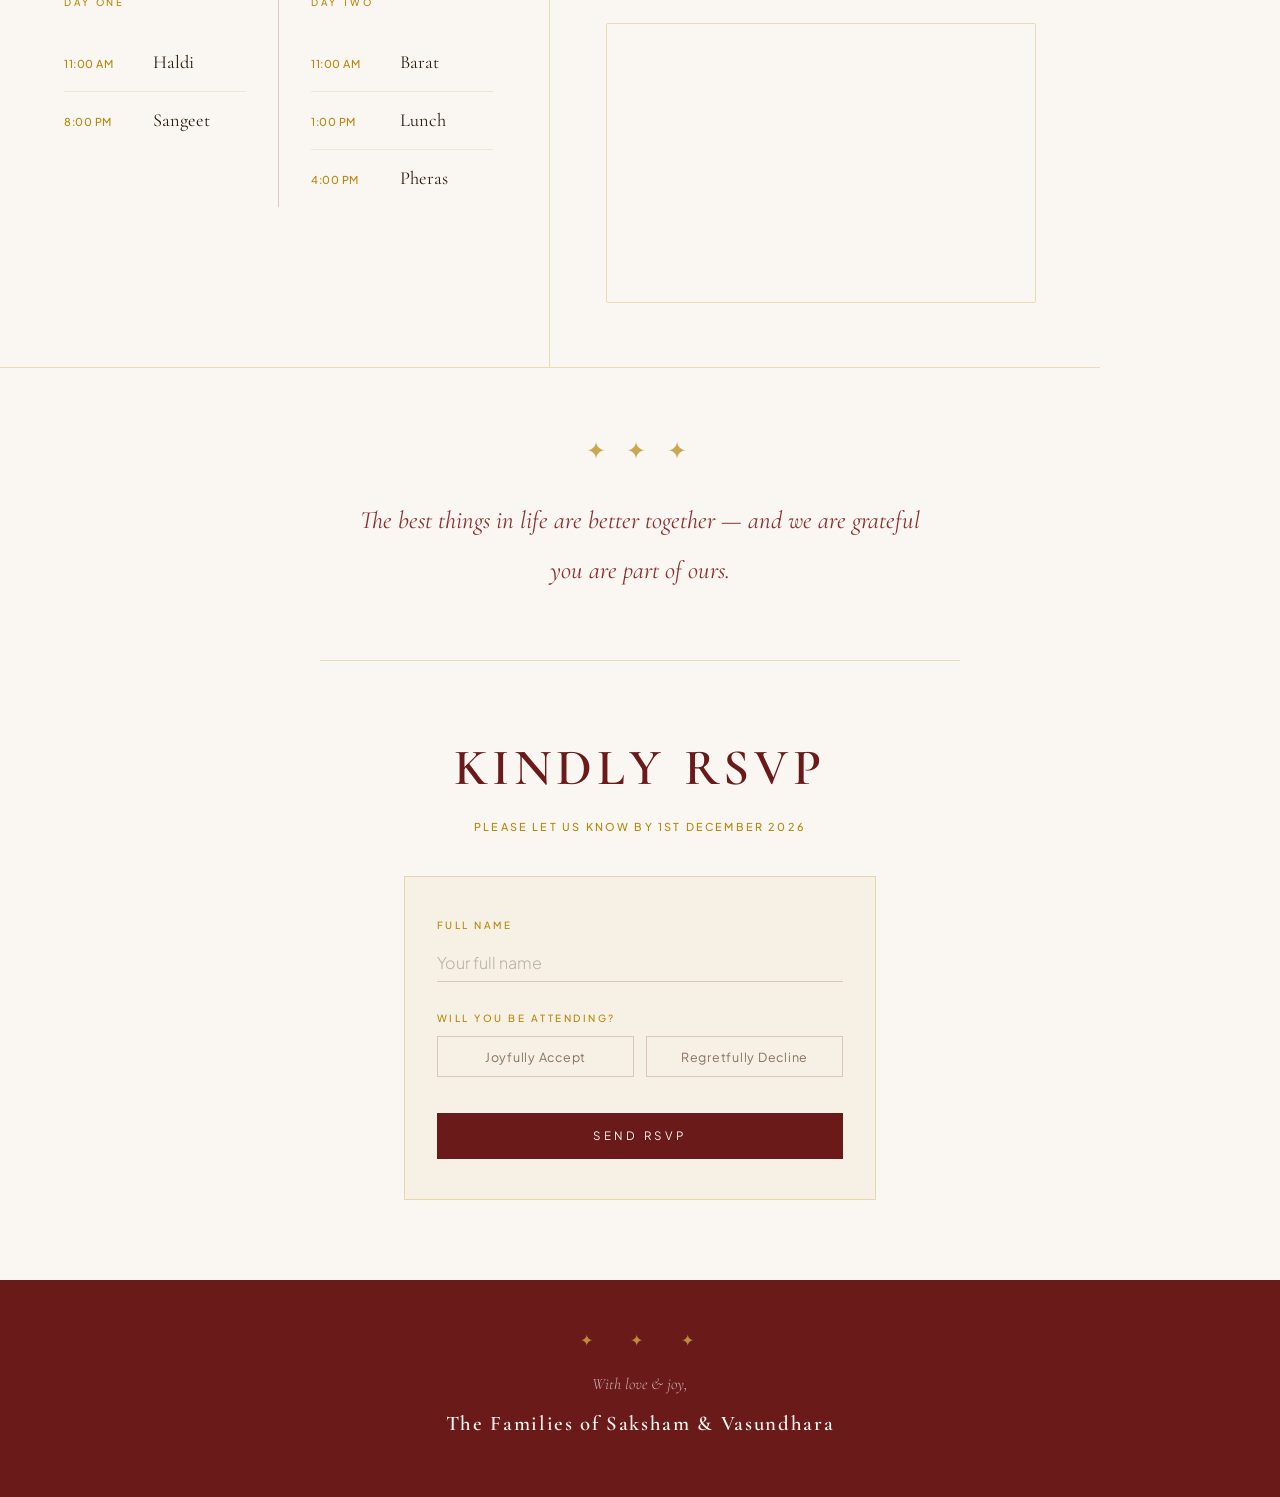
==== commit 647023f1: "feat: remove details section and its CSS" ====
--- a/index.html
+++ b/index.html
@@ -188,49 +188,6 @@
       }
     }
 
-    /* ── DETAILS ── */
-    .details {
-      display: flex;
-      flex-direction: row;
-      align-items: center;
-      justify-content: center;
-      gap: 4rem;
-      padding: 4rem 2rem 3.5rem;
-      border-bottom: 1px solid var(--border);
-      position: relative;
-    }
-    .details::before {
-      content: '';
-      position: absolute;
-      bottom: -3px;
-      left: 50%;
-      transform: translateX(-50%);
-      width: 60px;
-      height: 5px;
-      background: var(--gold);
-      opacity: 0.4;
-    }
-    .details__item { text-align: center; flex-shrink: 0; }
-    .details__label {
-      font-size: 0.62rem;
-      letter-spacing: 0.35em;
-      text-transform: uppercase;
-      color: var(--gold);
-      margin-bottom: 0.5rem;
-      font-weight: 500;
-    }
-    .details__value {
-      font-family: var(--font-serif);
-      font-size: clamp(1.3rem, 3vw, 2rem);
-      color: var(--maroon);
-      font-weight: 600;
-      line-height: 1.2;
-    }
-    .details__divider {
-      color: var(--gold);
-      font-size: 1.2rem;
-      opacity: 0.6;
-    }
 
     /* ── SCHEDULE ── */
     .schedule-wrap {
@@ -503,8 +460,6 @@
     /* ── RESPONSIVE ── */
     @media (max-width: 600px) {
       .hero__name { font-size: clamp(2.8rem, 14vw, 5rem); }
-      .details { flex-direction: column; gap: 2rem; padding: 3rem 1.5rem; }
-      .details__divider { display: none; }
       .schedule-wrap { grid-template-columns: 1fr; }
       .schedule-wrap__left { padding: 3rem 1.75rem; border-right: none; border-bottom: 1px solid var(--border); }
       .schedule-wrap__right { padding: 3rem 1.75rem; }
@@ -554,18 +509,6 @@
   </div>
 </section>
 
-<!-- EVENT DETAILS -->
-<section class="details">
-  <div class="details__item">
-    <p class="details__label">The Celebration</p>
-    <p class="details__value">22nd &amp; 23rd December 2026</p>
-  </div>
-  <span class="details__divider" aria-hidden="true">✦</span>
-  <div class="details__item">
-    <p class="details__label">Venue</p>
-    <p class="details__value">Shree Rajlaxmi Heaven's</p>
-  </div>
-</section>
 
 <!-- SCHEDULE -->
 <section class="schedule-wrap">
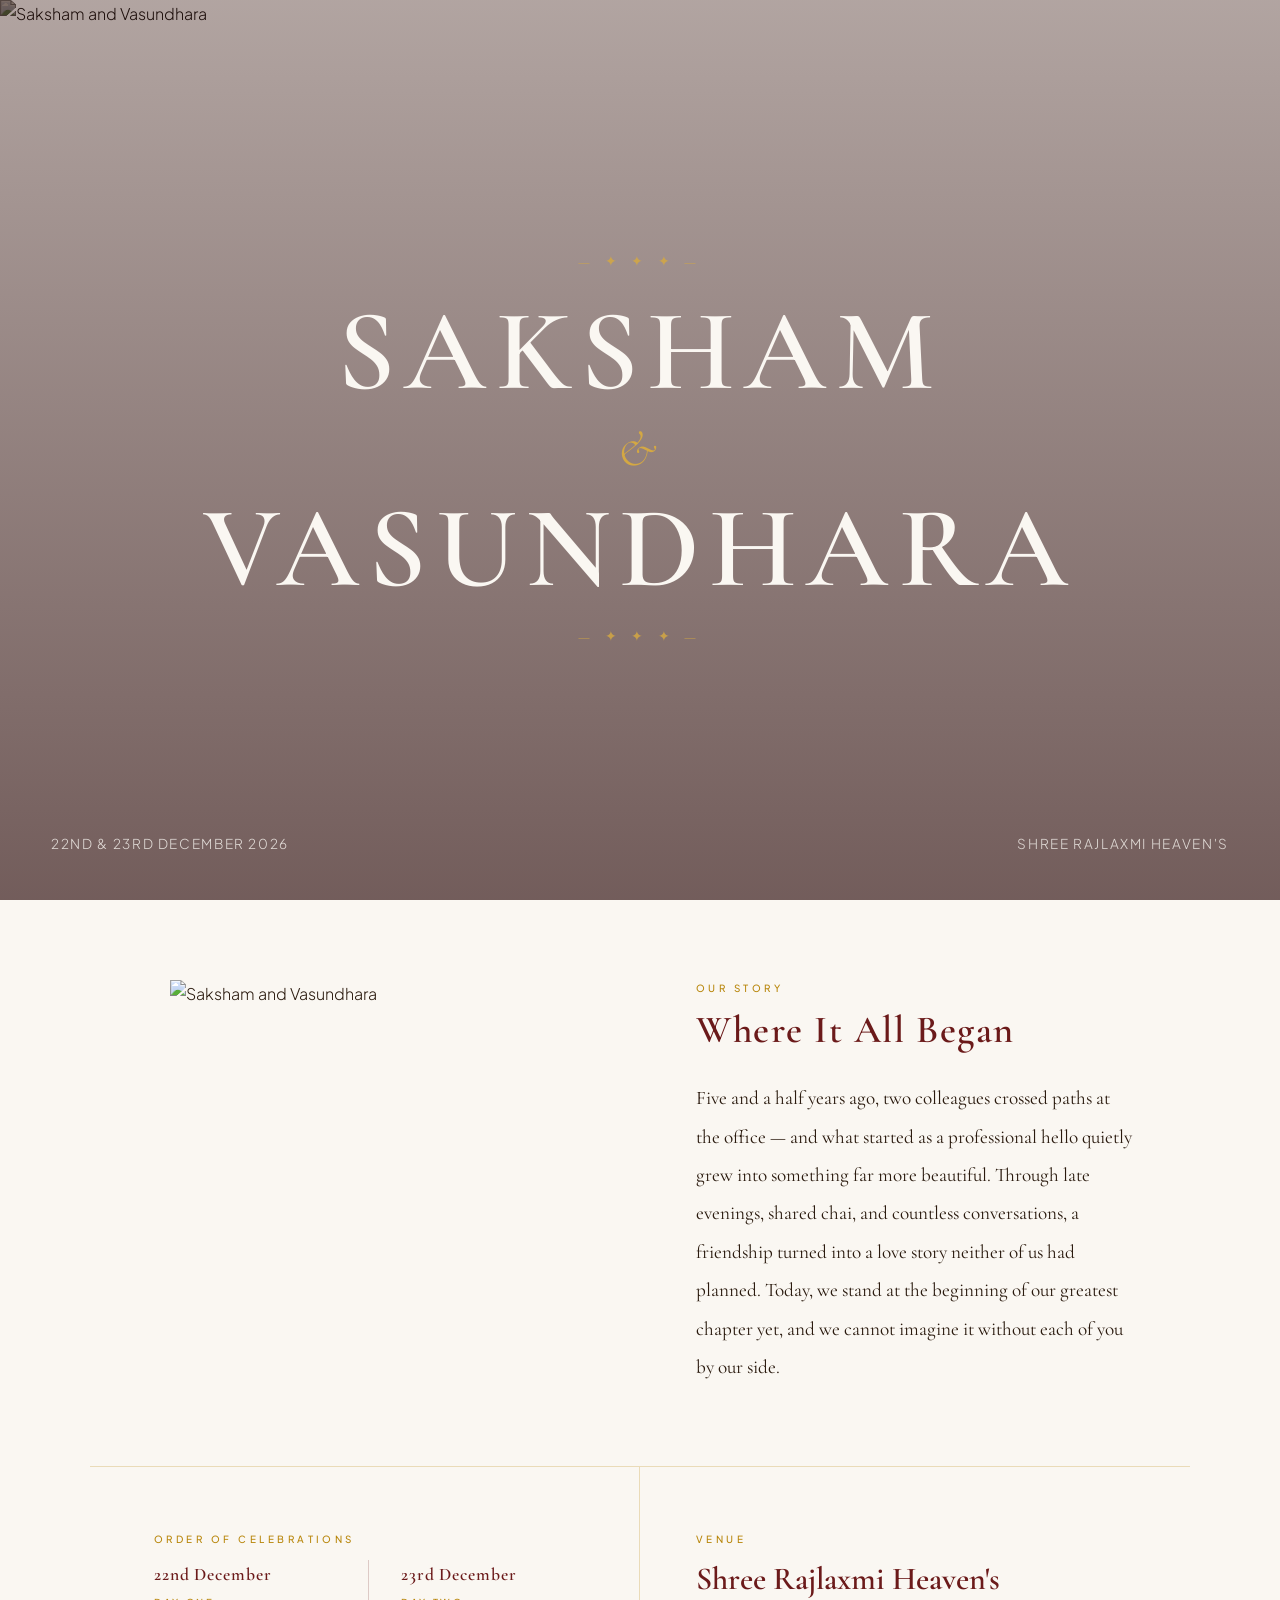
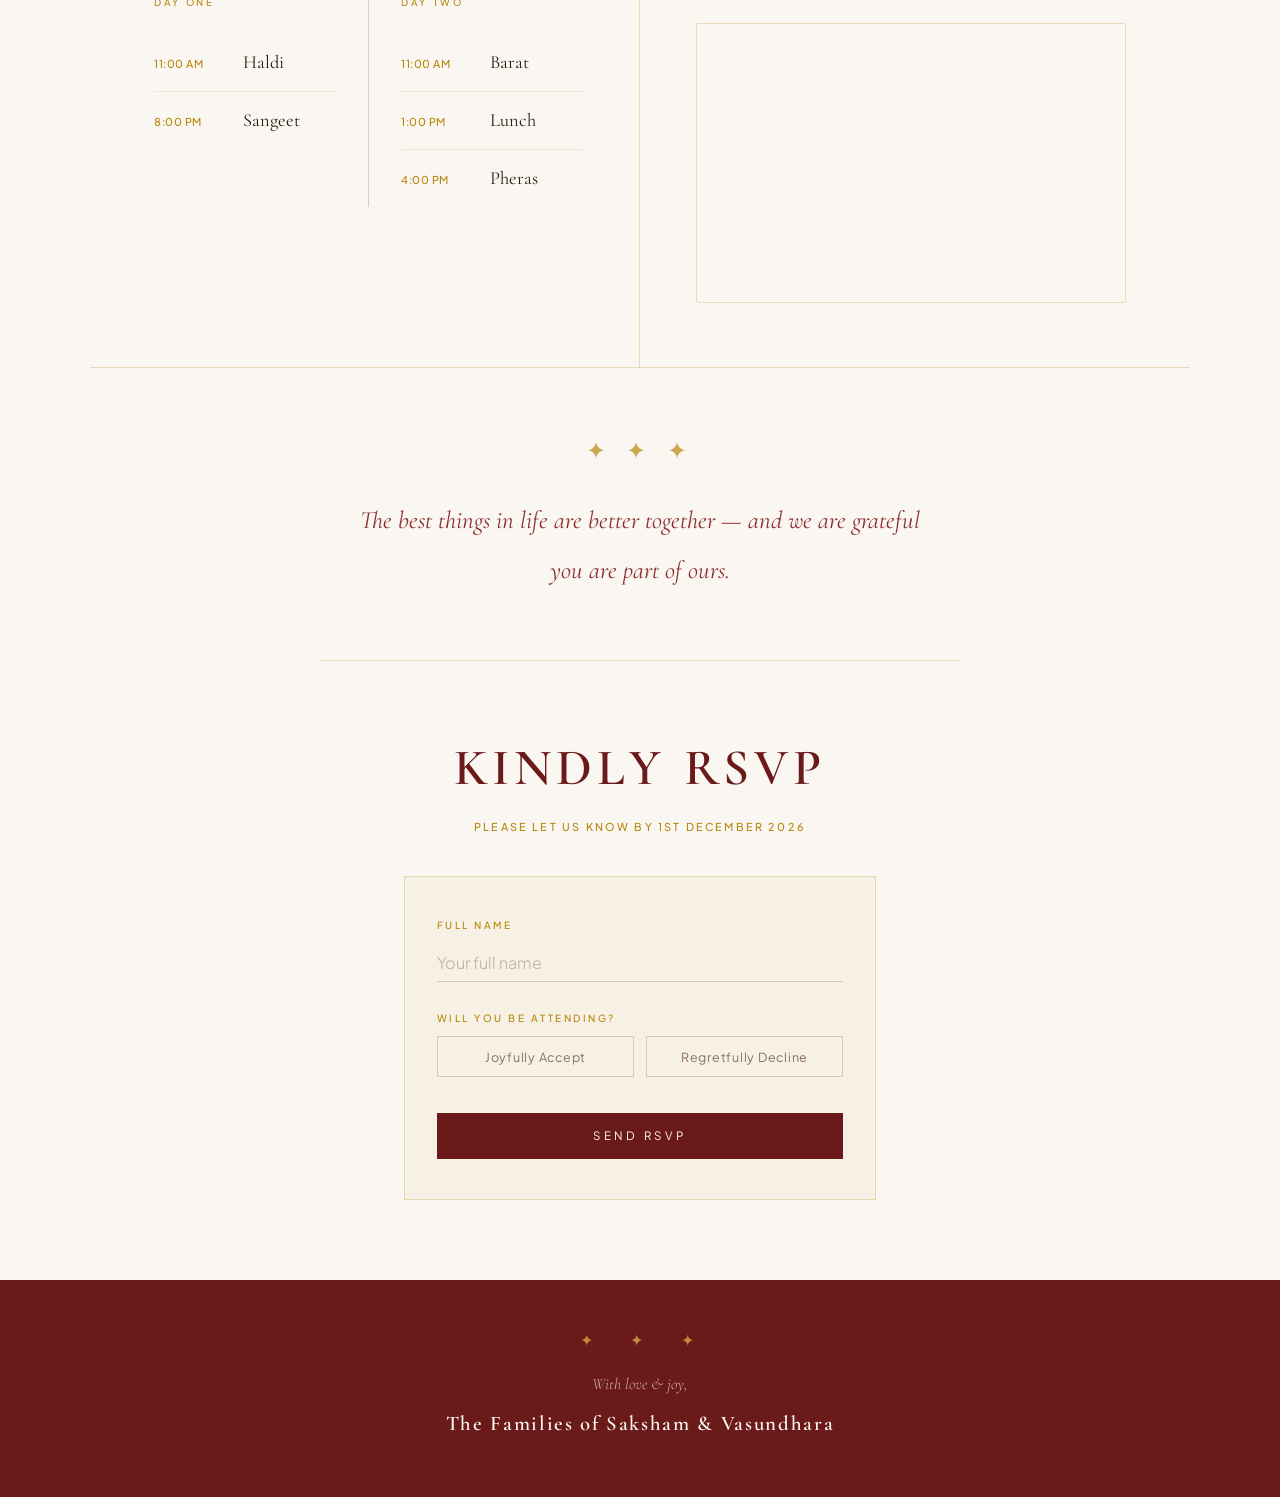
==== commit cead1690: "fix: add margin auto to story and schedule-wrap for proper centering" ====
--- a/index.html
+++ b/index.html
@@ -130,6 +130,7 @@
       display: grid;
       grid-template-columns: 1fr 1fr;
       max-width: 1100px;
+      margin: 0 auto;
       border-bottom: 1px solid var(--border);
     }
     .story__photo {
@@ -194,6 +195,7 @@
       display: grid;
       grid-template-columns: 1fr 1fr;
       max-width: 1100px;
+      margin: 0 auto;
       border-bottom: 1px solid var(--border);
     }
     .schedule-wrap__left {
@@ -555,13 +557,13 @@
     <p class="schedule-wrap__venue-name">Shree Rajlaxmi Heaven's</p>
     <div class="schedule-wrap__map">
       <iframe
-        src="https://www.google.com/maps/embed/v1/search?q=Shree+Rajlaxmi+Heaven%27s&key=AIzaSyD-9tSrke72PouQMnMX-a7eZSW0jkFMBWY"
+        src="https://www.google.com/maps/embed?pb=!1m18!1m12!1m3!1d3555.534464517292!2d75.6873018!3d26.981638000000004!2m3!1f0!2f0!3f0!3m2!1i1024!2i768!4f13.1!3m3!1m2!1s0x396c4d6bd1d09263%3A0x23f4a2d48d1841a!2sShree%20Rajlaxmi%20Heaven's!5e0!3m2!1sen!2sin!4v1790491455483!5m2!1sen!2sin"
         width="100%"
         height="100%"
         style="border:0;"
         allowfullscreen=""
         loading="lazy"
-        referrerpolicy="no-referrer-when-downgrade"
+        referrerpolicy="strict-origin-when-cross-origin"
         title="Shree Rajlaxmi Heaven's location"
       ></iframe>
     </div>
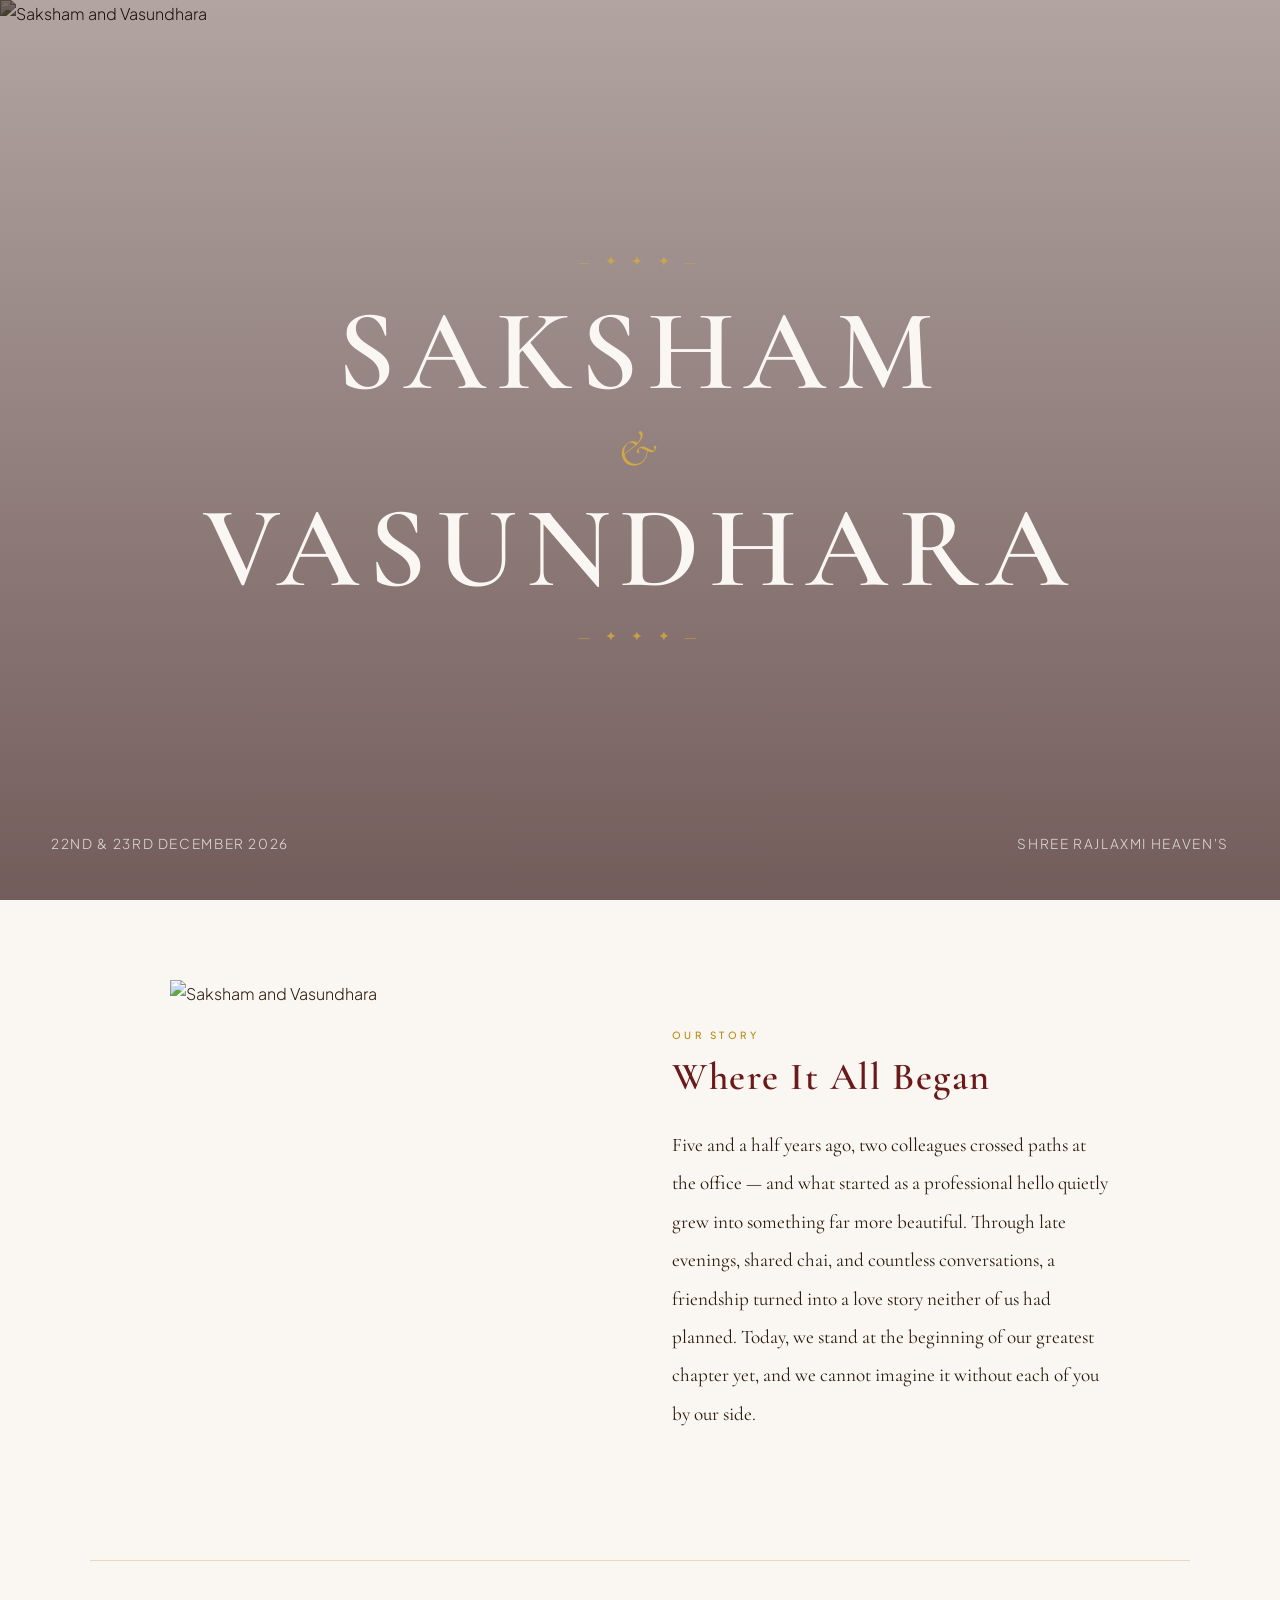
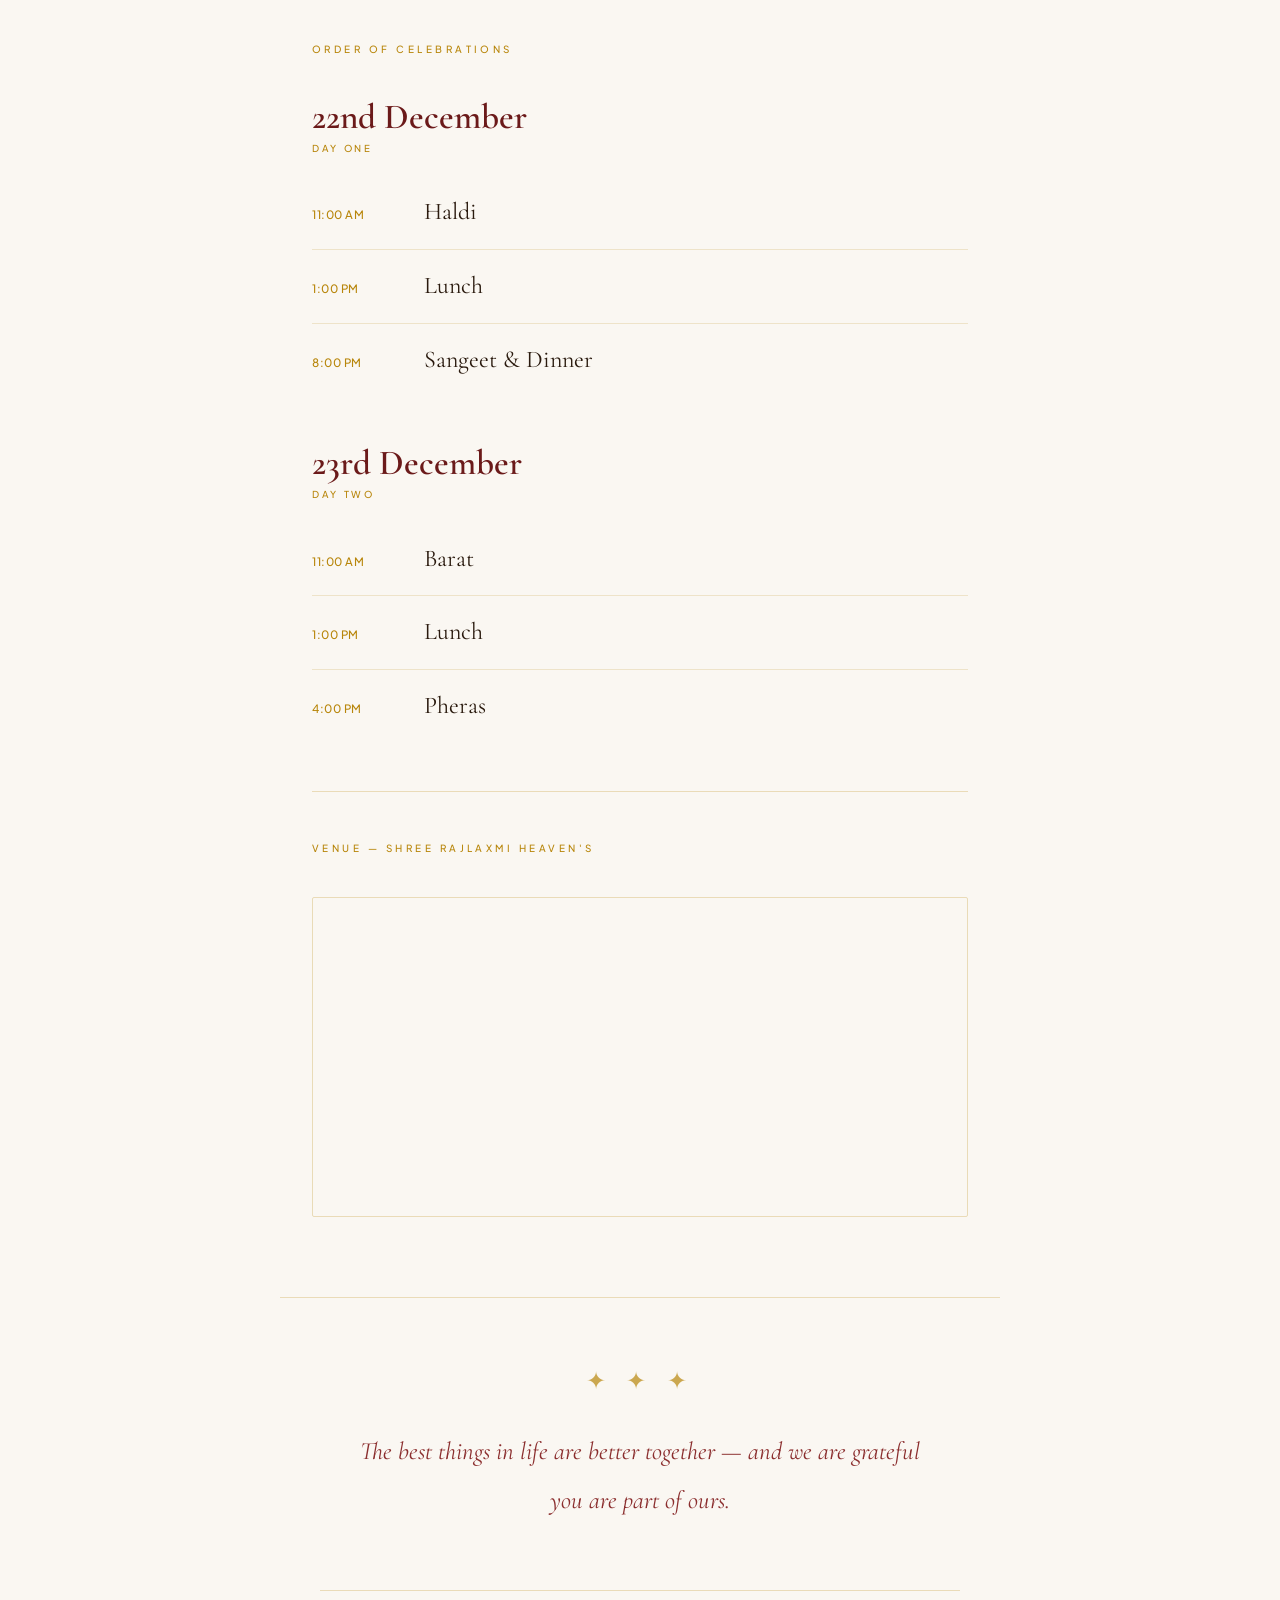
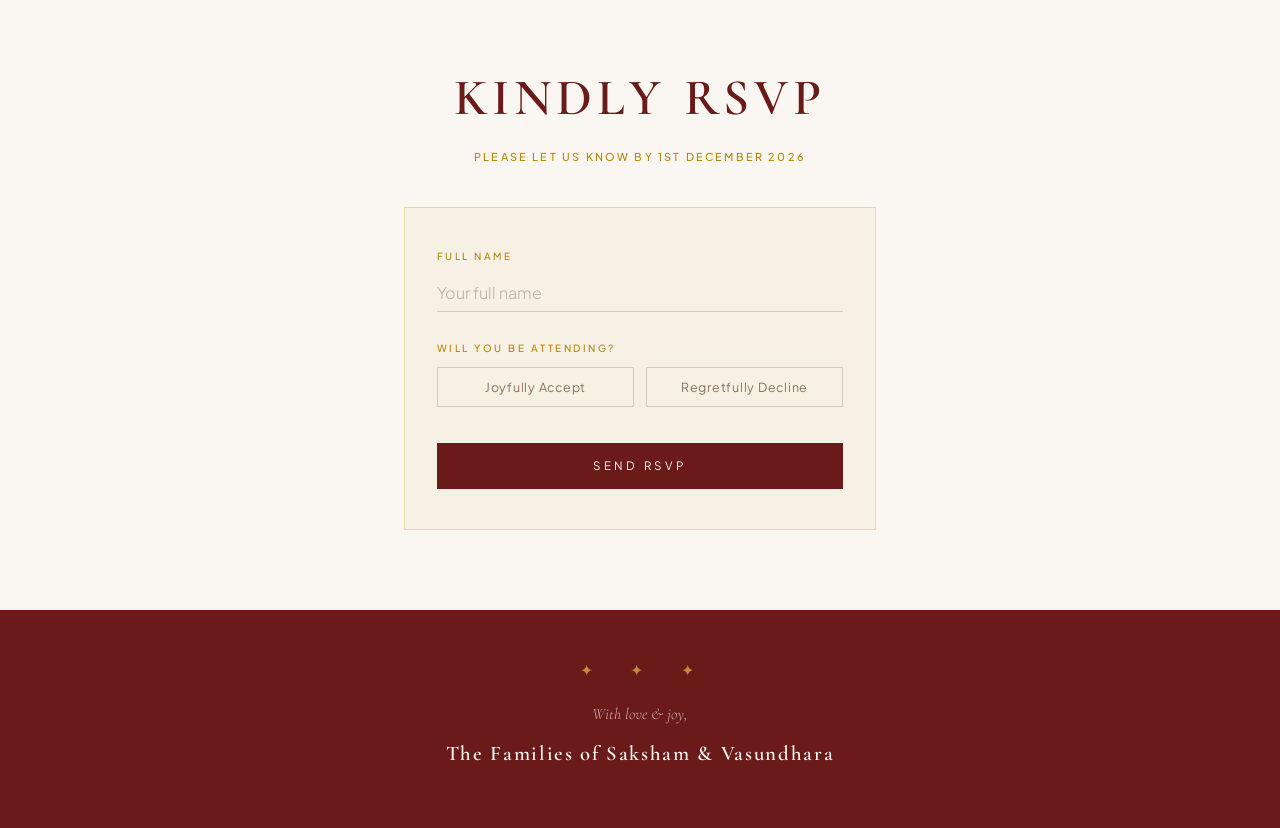
==== commit 9460f29d: "feat: schedule as single stacked list matching reference layout" ====
--- a/index.html
+++ b/index.html
@@ -129,6 +129,8 @@
     .story {
       display: grid;
       grid-template-columns: 1fr 1fr;
+      gap: 4rem;
+      padding: 5rem;
       max-width: 1100px;
       margin: 0 auto;
       border-bottom: 1px solid var(--border);
@@ -141,13 +143,11 @@
     .story__img {
       width: 100%;
       height: 100%;
-      padding: 5rem 0rem 5rem 5rem;
       object-fit: cover;
       object-position: center top;
       display: block;
     }
     .story__content {
-      padding: 5rem 3.5rem;
       display: flex;
       flex-direction: column;
       justify-content: center;
@@ -192,20 +192,10 @@
 
     /* ── SCHEDULE ── */
     .schedule-wrap {
-      display: grid;
-      grid-template-columns: 1fr 1fr;
-      max-width: 1100px;
+      max-width: 720px;
       margin: 0 auto;
+      padding: 5rem 2rem;
       border-bottom: 1px solid var(--border);
-    }
-    .schedule-wrap__left {
-      padding: 4rem 3.5rem 4rem 4rem;
-      border-right: 1px solid var(--border);
-    }
-    .schedule-wrap__right {
-      padding: 4rem 4rem 4rem 3.5rem;
-      display: flex;
-      flex-direction: column;
     }
     .schedule-wrap__label {
       display: block;
@@ -214,73 +204,63 @@
       letter-spacing: 0.35em;
       text-transform: uppercase;
       color: var(--gold);
-      margin-bottom: 0.75rem;
-    }
-    .schedule-wrap__venue-name {
-      font-family: var(--font-serif);
-      font-size: clamp(1.4rem, 2.5vw, 2rem);
+      margin-bottom: 2.5rem;
+    }
+    .schedule__day {
+      margin-bottom: 3rem;
+    }
+    .schedule__date {
+      font-family: var(--font-serif);
+      font-size: clamp(1.6rem, 3vw, 2.2rem);
       font-weight: 600;
       color: var(--maroon);
-      margin-bottom: 1.5rem;
-      line-height: 1.2;
-    }
-    .schedule-wrap__map {
-      flex: 1;
-      min-height: 280px;
-      border: 1px solid var(--border);
-      border-radius: 2px;
-      overflow: hidden;
-    }
-    .schedule {
-      display: flex;
-      gap: 0;
-    }
-    .schedule__day { flex: 1; padding: 0 2rem; }
-    .schedule__day:first-child {
-      padding-left: 0;
-      border-right: 1px solid var(--border-dark);
-    }
-    .schedule__day:last-child { padding-right: 0; }
-    .schedule__date {
-      font-family: var(--font-serif);
-      font-size: 1.1rem;
-      font-weight: 600;
-      letter-spacing: 0.05em;
-      color: var(--maroon);
-      margin-bottom: 0.25rem;
+      margin-bottom: 0.2rem;
+      line-height: 1.1;
     }
     .schedule__date-sub {
+      display: block;
       font-size: 0.6rem;
       letter-spacing: 0.3em;
       text-transform: uppercase;
       color: var(--gold);
       font-weight: 500;
-      margin-bottom: 1.5rem;
-      display: block;
+      margin-bottom: 1.25rem;
     }
     .schedule__list { list-style: none; }
     .schedule__item {
       display: flex;
       align-items: baseline;
-      gap: 1.5rem;
-      padding: 0.8rem 0;
-      border-bottom: 1px solid rgba(184,134,11,0.15);
+      gap: 2rem;
+      padding: 1rem 0;
+      border-bottom: 1px solid rgba(184,134,11,0.18);
     }
     .schedule__item:last-child { border-bottom: none; }
     .schedule__time {
       font-family: var(--font-sans);
-      font-size: 0.68rem;
+      font-size: 0.72rem;
       font-weight: 500;
       letter-spacing: 0.05em;
       color: var(--gold);
       white-space: nowrap;
-      min-width: 65px;
+      min-width: 80px;
     }
     .schedule__event {
       font-family: var(--font-serif);
-      font-size: 1.15rem;
+      font-size: clamp(1.2rem, 2vw, 1.5rem);
       font-weight: 400;
       color: var(--text);
+    }
+    .schedule-wrap__map {
+      margin-top: 3rem;
+      padding-top: 3rem;
+      border-top: 1px solid var(--border);
+    }
+    .schedule-wrap__map-frame {
+      height: 320px;
+      border: 1px solid var(--border);
+      border-radius: 2px;
+      overflow: hidden;
+      margin-top: 1rem;
     }
 
     /* ── QUOTE ── */
@@ -462,13 +442,7 @@
     /* ── RESPONSIVE ── */
     @media (max-width: 600px) {
       .hero__name { font-size: clamp(2.8rem, 14vw, 5rem); }
-      .schedule-wrap { grid-template-columns: 1fr; }
-      .schedule-wrap__left { padding: 3rem 1.75rem; border-right: none; border-bottom: 1px solid var(--border); }
-      .schedule-wrap__right { padding: 3rem 1.75rem; }
-      .schedule-wrap__map { min-height: 240px; }
-      .schedule { flex-direction: column; gap: 2.5rem; }
-      .schedule__day { padding: 0 !important; border-right: none !important; }
-      .schedule__day:first-child { border-bottom: 1px solid var(--border); padding-bottom: 2.5rem !important; }
+      .schedule-wrap { padding: 3rem 1.25rem; }
       .rsvp__form { padding: 1.75rem 1.25rem; }
       .toggle-group { flex-direction: column; }
       .toggle-btn { width: 100%; }
@@ -513,58 +487,55 @@
 
 
 <!-- SCHEDULE -->
+<!-- SCHEDULE -->
 <section class="schedule-wrap">
-  <div class="schedule-wrap__left">
-    <span class="schedule-wrap__label">Order of Celebrations</span>
-    <div class="schedule">
-      <div class="schedule__day">
-        <h3 class="schedule__date">22nd December</h3>
-        <span class="schedule__date-sub">Day One</span>
-        <ul class="schedule__list">
-          <li class="schedule__item">
-            <span class="schedule__time">11:00 AM</span>
-            <span class="schedule__event">Haldi</span>
-          </li>
-          <li class="schedule__item">
-            <span class="schedule__time">8:00 PM</span>
-            <span class="schedule__event">Sangeet</span>
-          </li>
-        </ul>
-      </div>
-      <div class="schedule__divider" aria-hidden="true"></div>
-      <div class="schedule__day">
-        <h3 class="schedule__date">23rd December</h3>
-        <span class="schedule__date-sub">Day Two</span>
-        <ul class="schedule__list">
-          <li class="schedule__item">
-            <span class="schedule__time">11:00 AM</span>
-            <span class="schedule__event">Barat</span>
-          </li>
-          <li class="schedule__item">
-            <span class="schedule__time">1:00 PM</span>
-            <span class="schedule__event">Lunch</span>
-          </li>
-          <li class="schedule__item">
-            <span class="schedule__time">4:00 PM</span>
-            <span class="schedule__event">Pheras</span>
-          </li>
-        </ul>
-      </div>
-    </div>
+  <span class="schedule-wrap__label">Order of Celebrations</span>
+
+  <div class="schedule__day">
+    <h3 class="schedule__date">22nd December</h3>
+    <span class="schedule__date-sub">Day One</span>
+    <ul class="schedule__list">
+      <li class="schedule__item">
+        <span class="schedule__time">11:00 AM</span>
+        <span class="schedule__event">Haldi</span>
+      </li>
+      <li class="schedule__item">
+        <span class="schedule__time">1:00 PM</span>
+        <span class="schedule__event">Lunch</span>
+      </li>
+      <li class="schedule__item">
+        <span class="schedule__time">8:00 PM</span>
+        <span class="schedule__event">Sangeet &amp; Dinner</span>
+      </li>
+    </ul>
   </div>
-  <div class="schedule-wrap__right">
-    <span class="schedule-wrap__label">Venue</span>
-    <p class="schedule-wrap__venue-name">Shree Rajlaxmi Heaven's</p>
-    <div class="schedule-wrap__map">
+
+  <div class="schedule__day">
+    <h3 class="schedule__date">23rd December</h3>
+    <span class="schedule__date-sub">Day Two</span>
+    <ul class="schedule__list">
+      <li class="schedule__item">
+        <span class="schedule__time">11:00 AM</span>
+        <span class="schedule__event">Barat</span>
+      </li>
+      <li class="schedule__item">
+        <span class="schedule__time">1:00 PM</span>
+        <span class="schedule__event">Lunch</span>
+      </li>
+      <li class="schedule__item">
+        <span class="schedule__time">4:00 PM</span>
+        <span class="schedule__event">Pheras</span>
+      </li>
+    </ul>
+  </div>
+
+  <div class="schedule-wrap__map">
+    <span class="schedule-wrap__label">Venue — Shree Rajlaxmi Heaven's</span>
+    <div class="schedule-wrap__map-frame">
       <iframe
         src="https://www.google.com/maps/embed?pb=!1m18!1m12!1m3!1d3555.534464517292!2d75.6873018!3d26.981638000000004!2m3!1f0!2f0!3f0!3m2!1i1024!2i768!4f13.1!3m3!1m2!1s0x396c4d6bd1d09263%3A0x23f4a2d48d1841a!2sShree%20Rajlaxmi%20Heaven's!5e0!3m2!1sen!2sin!4v1790491455483!5m2!1sen!2sin"
-        width="100%"
-        height="100%"
-        style="border:0;"
-        allowfullscreen=""
-        loading="lazy"
-        referrerpolicy="strict-origin-when-cross-origin"
-        title="Shree Rajlaxmi Heaven's location"
+        width="100%" height="100%" style="border:0;" allowfullscreen="" loading="lazy"
+        referrerpolicy="strict-origin-when-cross-origin" title="Shree Rajlaxmi Heaven's location"
       ></iframe>
     </div>
   </div>
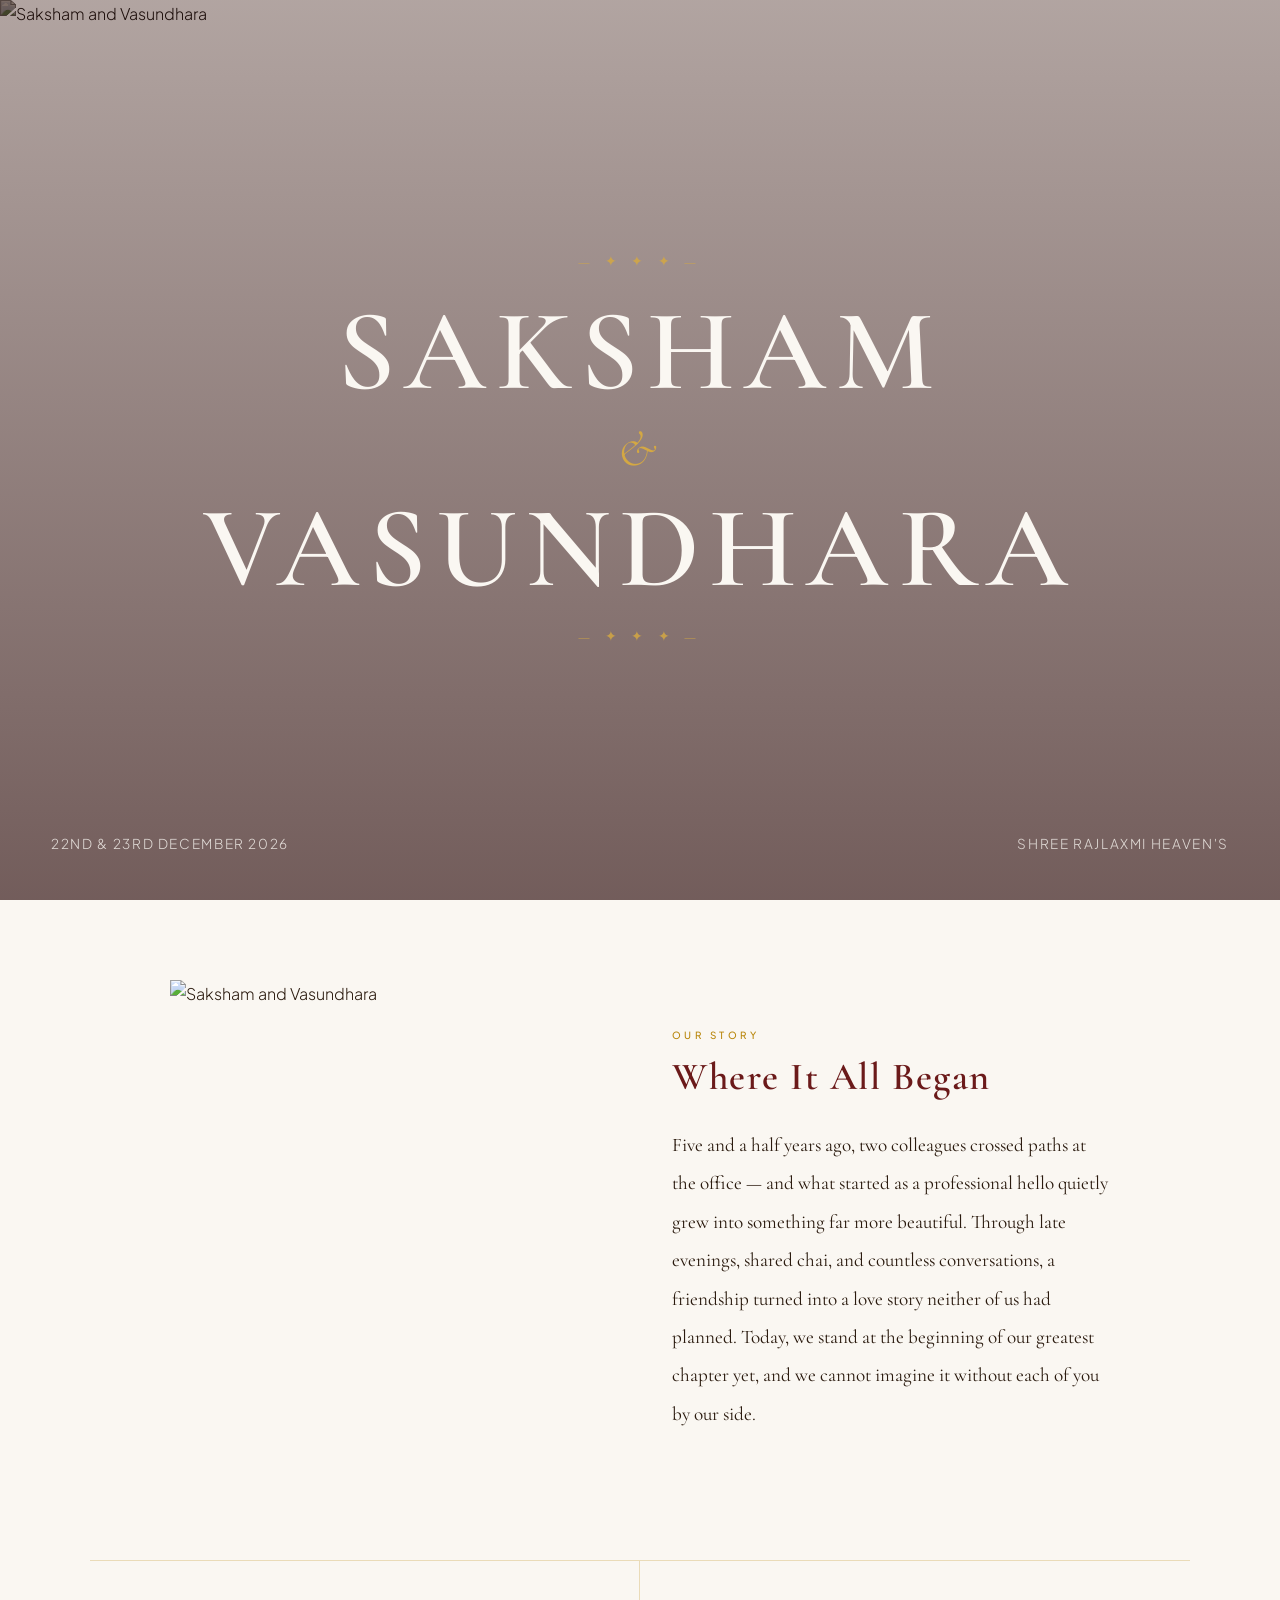
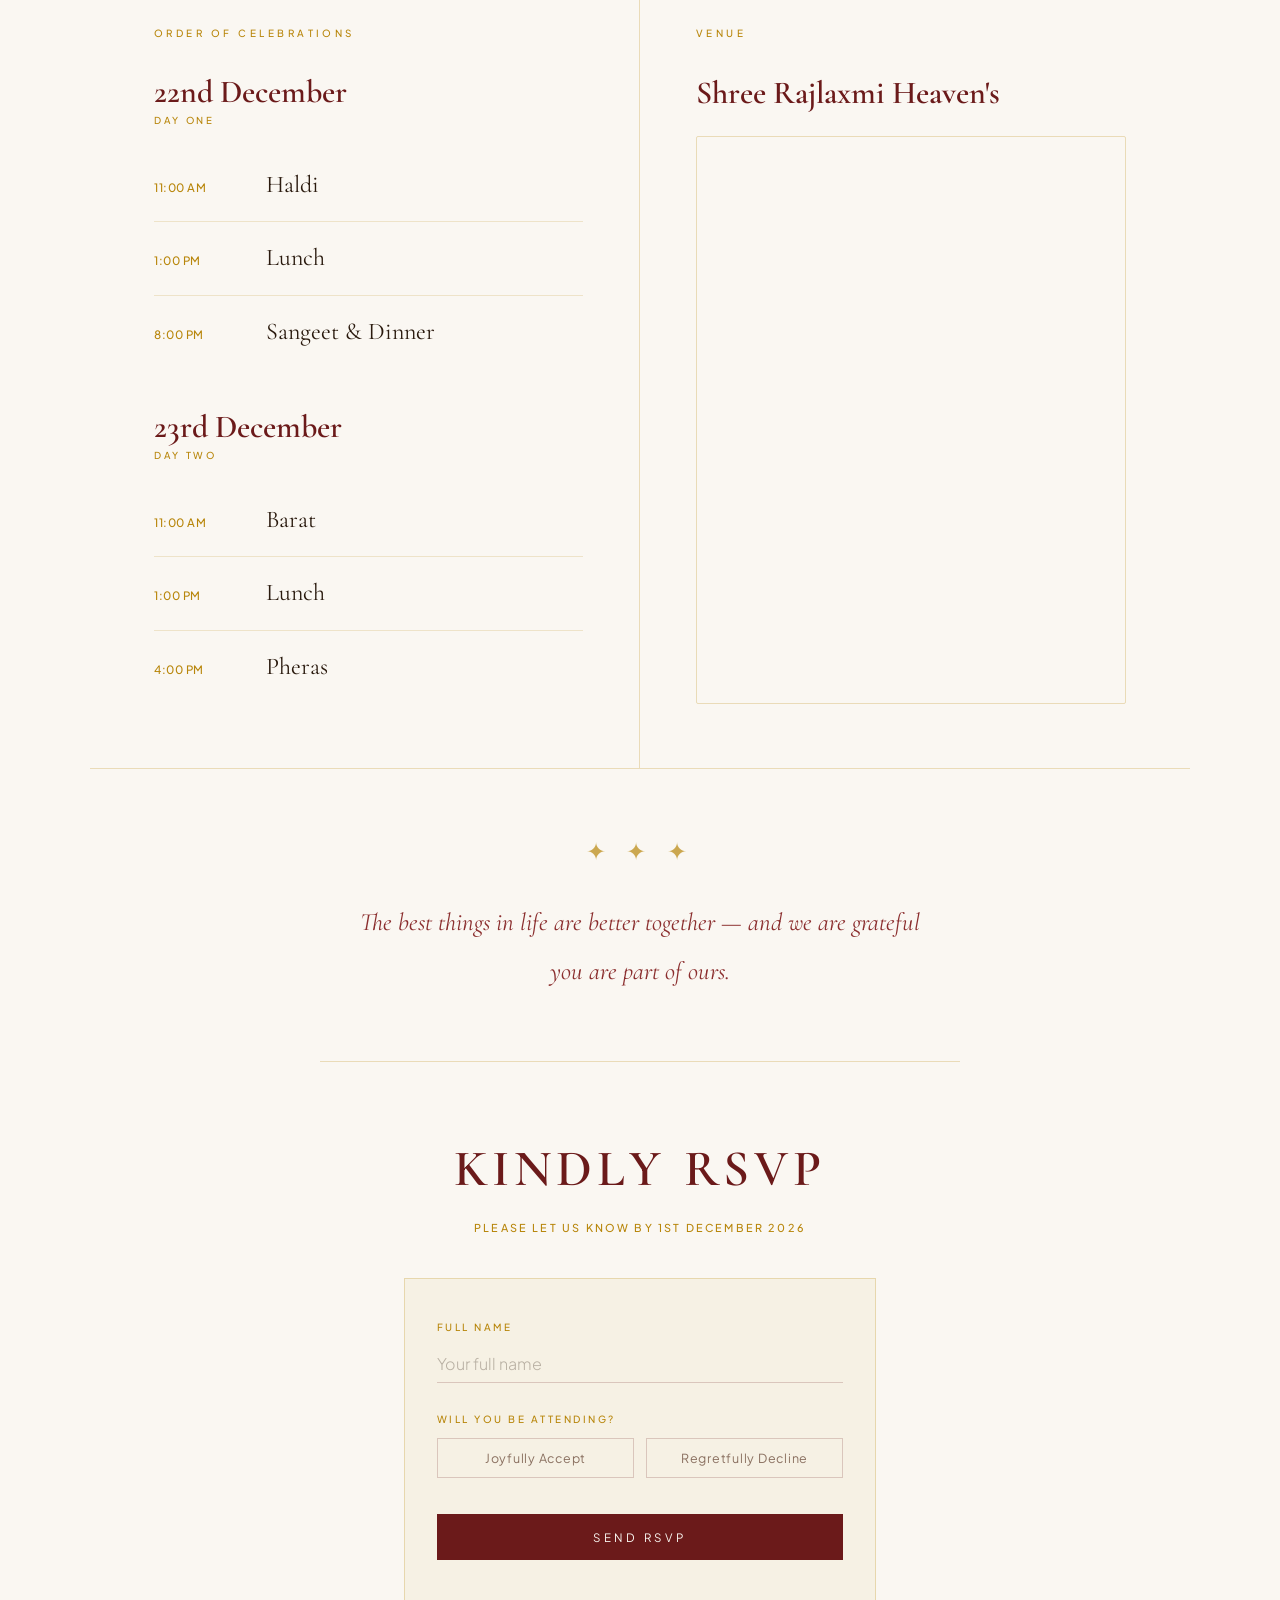
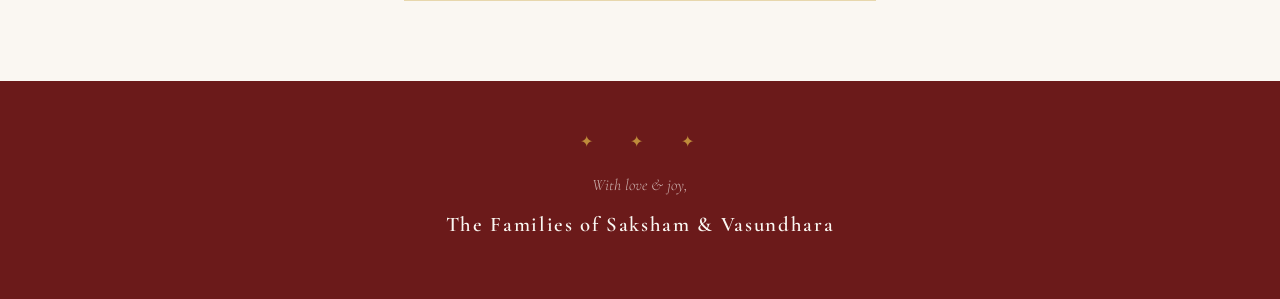
==== commit 26c9c389: "feat: schedule two-column layout - stacked days left, venue map right" ====
--- a/index.html
+++ b/index.html
@@ -192,10 +192,20 @@
 
     /* ── SCHEDULE ── */
     .schedule-wrap {
-      max-width: 720px;
+      display: grid;
+      grid-template-columns: 1fr 1fr;
+      max-width: 1100px;
       margin: 0 auto;
-      padding: 5rem 2rem;
       border-bottom: 1px solid var(--border);
+    }
+    .schedule-wrap__left {
+      padding: 4rem 3.5rem 4rem 4rem;
+      border-right: 1px solid var(--border);
+    }
+    .schedule-wrap__right {
+      padding: 4rem 4rem 4rem 3.5rem;
+      display: flex;
+      flex-direction: column;
     }
     .schedule-wrap__label {
       display: block;
@@ -204,14 +214,28 @@
       letter-spacing: 0.35em;
       text-transform: uppercase;
       color: var(--gold);
-      margin-bottom: 2.5rem;
-    }
-    .schedule__day {
-      margin-bottom: 3rem;
-    }
+      margin-bottom: 2rem;
+    }
+    .schedule-wrap__venue-name {
+      font-family: var(--font-serif);
+      font-size: clamp(1.4rem, 2.5vw, 2rem);
+      font-weight: 600;
+      color: var(--maroon);
+      margin-bottom: 1.5rem;
+      line-height: 1.2;
+    }
+    .schedule-wrap__map-frame {
+      flex: 1;
+      min-height: 300px;
+      border: 1px solid var(--border);
+      border-radius: 2px;
+      overflow: hidden;
+    }
+    .schedule__day { margin-bottom: 2.5rem; }
+    .schedule__day:last-child { margin-bottom: 0; }
     .schedule__date {
       font-family: var(--font-serif);
-      font-size: clamp(1.6rem, 3vw, 2.2rem);
+      font-size: clamp(1.6rem, 2.5vw, 2.2rem);
       font-weight: 600;
       color: var(--maroon);
       margin-bottom: 0.2rem;
@@ -249,18 +273,6 @@
       font-size: clamp(1.2rem, 2vw, 1.5rem);
       font-weight: 400;
       color: var(--text);
-    }
-    .schedule-wrap__map {
-      margin-top: 3rem;
-      padding-top: 3rem;
-      border-top: 1px solid var(--border);
-    }
-    .schedule-wrap__map-frame {
-      height: 320px;
-      border: 1px solid var(--border);
-      border-radius: 2px;
-      overflow: hidden;
-      margin-top: 1rem;
     }
 
     /* ── QUOTE ── */
@@ -442,7 +454,10 @@
     /* ── RESPONSIVE ── */
     @media (max-width: 600px) {
       .hero__name { font-size: clamp(2.8rem, 14vw, 5rem); }
-      .schedule-wrap { padding: 3rem 1.25rem; }
+      .schedule-wrap { grid-template-columns: 1fr; }
+      .schedule-wrap__left { padding: 3rem 1.75rem; border-right: none; border-bottom: 1px solid var(--border); }
+      .schedule-wrap__right { padding: 3rem 1.75rem; }
+      .schedule-wrap__map-frame { min-height: 260px; }
       .rsvp__form { padding: 1.75rem 1.25rem; }
       .toggle-group { flex-direction: column; }
       .toggle-btn { width: 100%; }
@@ -489,48 +504,51 @@
 <!-- SCHEDULE -->
 <!-- SCHEDULE -->
 <section class="schedule-wrap">
-  <span class="schedule-wrap__label">Order of Celebrations</span>
-
-  <div class="schedule__day">
-    <h3 class="schedule__date">22nd December</h3>
-    <span class="schedule__date-sub">Day One</span>
-    <ul class="schedule__list">
-      <li class="schedule__item">
-        <span class="schedule__time">11:00 AM</span>
-        <span class="schedule__event">Haldi</span>
-      </li>
-      <li class="schedule__item">
-        <span class="schedule__time">1:00 PM</span>
-        <span class="schedule__event">Lunch</span>
-      </li>
-      <li class="schedule__item">
-        <span class="schedule__time">8:00 PM</span>
-        <span class="schedule__event">Sangeet &amp; Dinner</span>
-      </li>
-    </ul>
+  <div class="schedule-wrap__left">
+    <span class="schedule-wrap__label">Order of Celebrations</span>
+
+    <div class="schedule__day">
+      <h3 class="schedule__date">22nd December</h3>
+      <span class="schedule__date-sub">Day One</span>
+      <ul class="schedule__list">
+        <li class="schedule__item">
+          <span class="schedule__time">11:00 AM</span>
+          <span class="schedule__event">Haldi</span>
+        </li>
+        <li class="schedule__item">
+          <span class="schedule__time">1:00 PM</span>
+          <span class="schedule__event">Lunch</span>
+        </li>
+        <li class="schedule__item">
+          <span class="schedule__time">8:00 PM</span>
+          <span class="schedule__event">Sangeet &amp; Dinner</span>
+        </li>
+      </ul>
+    </div>
+
+    <div class="schedule__day">
+      <h3 class="schedule__date">23rd December</h3>
+      <span class="schedule__date-sub">Day Two</span>
+      <ul class="schedule__list">
+        <li class="schedule__item">
+          <span class="schedule__time">11:00 AM</span>
+          <span class="schedule__event">Barat</span>
+        </li>
+        <li class="schedule__item">
+          <span class="schedule__time">1:00 PM</span>
+          <span class="schedule__event">Lunch</span>
+        </li>
+        <li class="schedule__item">
+          <span class="schedule__time">4:00 PM</span>
+          <span class="schedule__event">Pheras</span>
+        </li>
+      </ul>
+    </div>
   </div>
 
-  <div class="schedule__day">
-    <h3 class="schedule__date">23rd December</h3>
-    <span class="schedule__date-sub">Day Two</span>
-    <ul class="schedule__list">
-      <li class="schedule__item">
-        <span class="schedule__time">11:00 AM</span>
-        <span class="schedule__event">Barat</span>
-      </li>
-      <li class="schedule__item">
-        <span class="schedule__time">1:00 PM</span>
-        <span class="schedule__event">Lunch</span>
-      </li>
-      <li class="schedule__item">
-        <span class="schedule__time">4:00 PM</span>
-        <span class="schedule__event">Pheras</span>
-      </li>
-    </ul>
-  </div>
-
-  <div class="schedule-wrap__map">
-    <span class="schedule-wrap__label">Venue — Shree Rajlaxmi Heaven's</span>
+  <div class="schedule-wrap__right">
+    <span class="schedule-wrap__label">Venue</span>
+    <p class="schedule-wrap__venue-name">Shree Rajlaxmi Heaven's</p>
     <div class="schedule-wrap__map-frame">
       <iframe
         src="https://www.google.com/maps/embed?pb=!1m18!1m12!1m3!1d3555.534464517292!2d75.6873018!3d26.981638000000004!2m3!1f0!2f0!3f0!3m2!1i1024!2i768!4f13.1!3m3!1m2!1s0x396c4d6bd1d09263%3A0x23f4a2d48d1841a!2sShree%20Rajlaxmi%20Heaven's!5e0!3m2!1sen!2sin!4v1790491455483!5m2!1sen!2sin"
